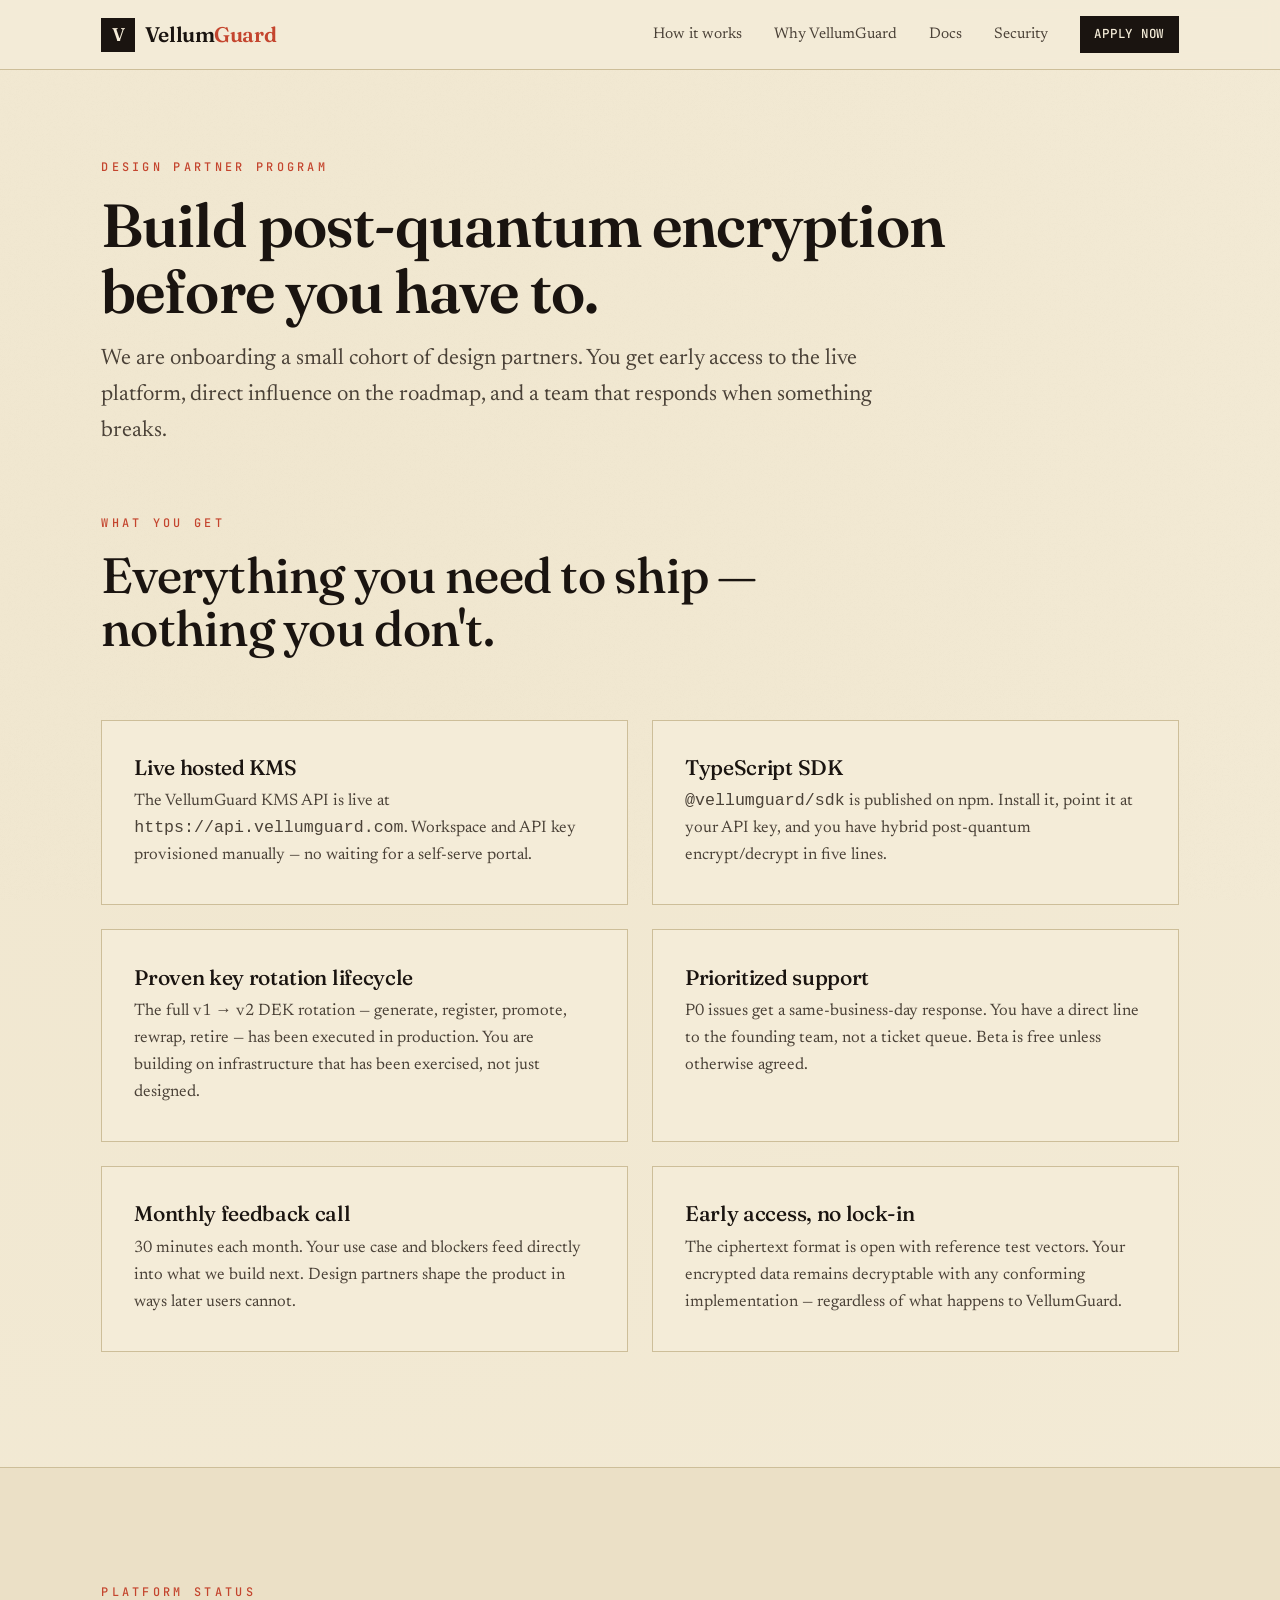
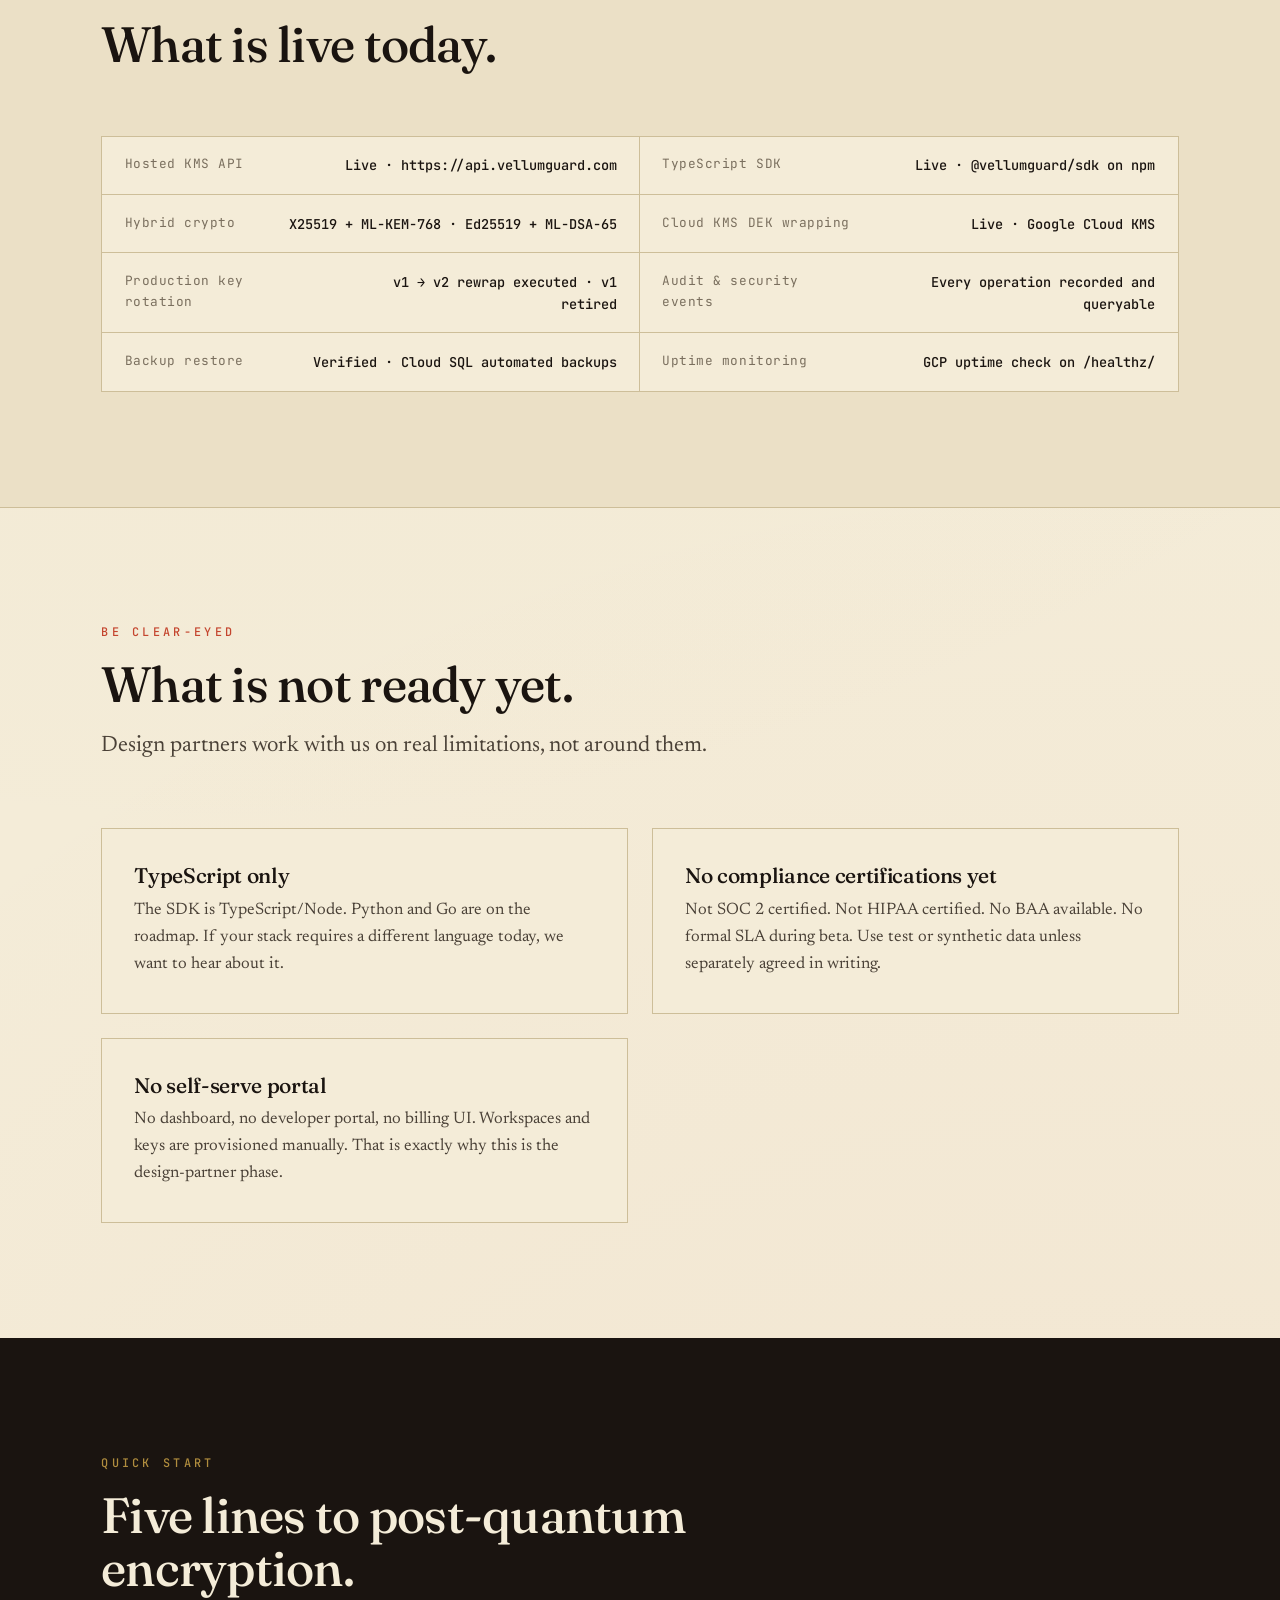
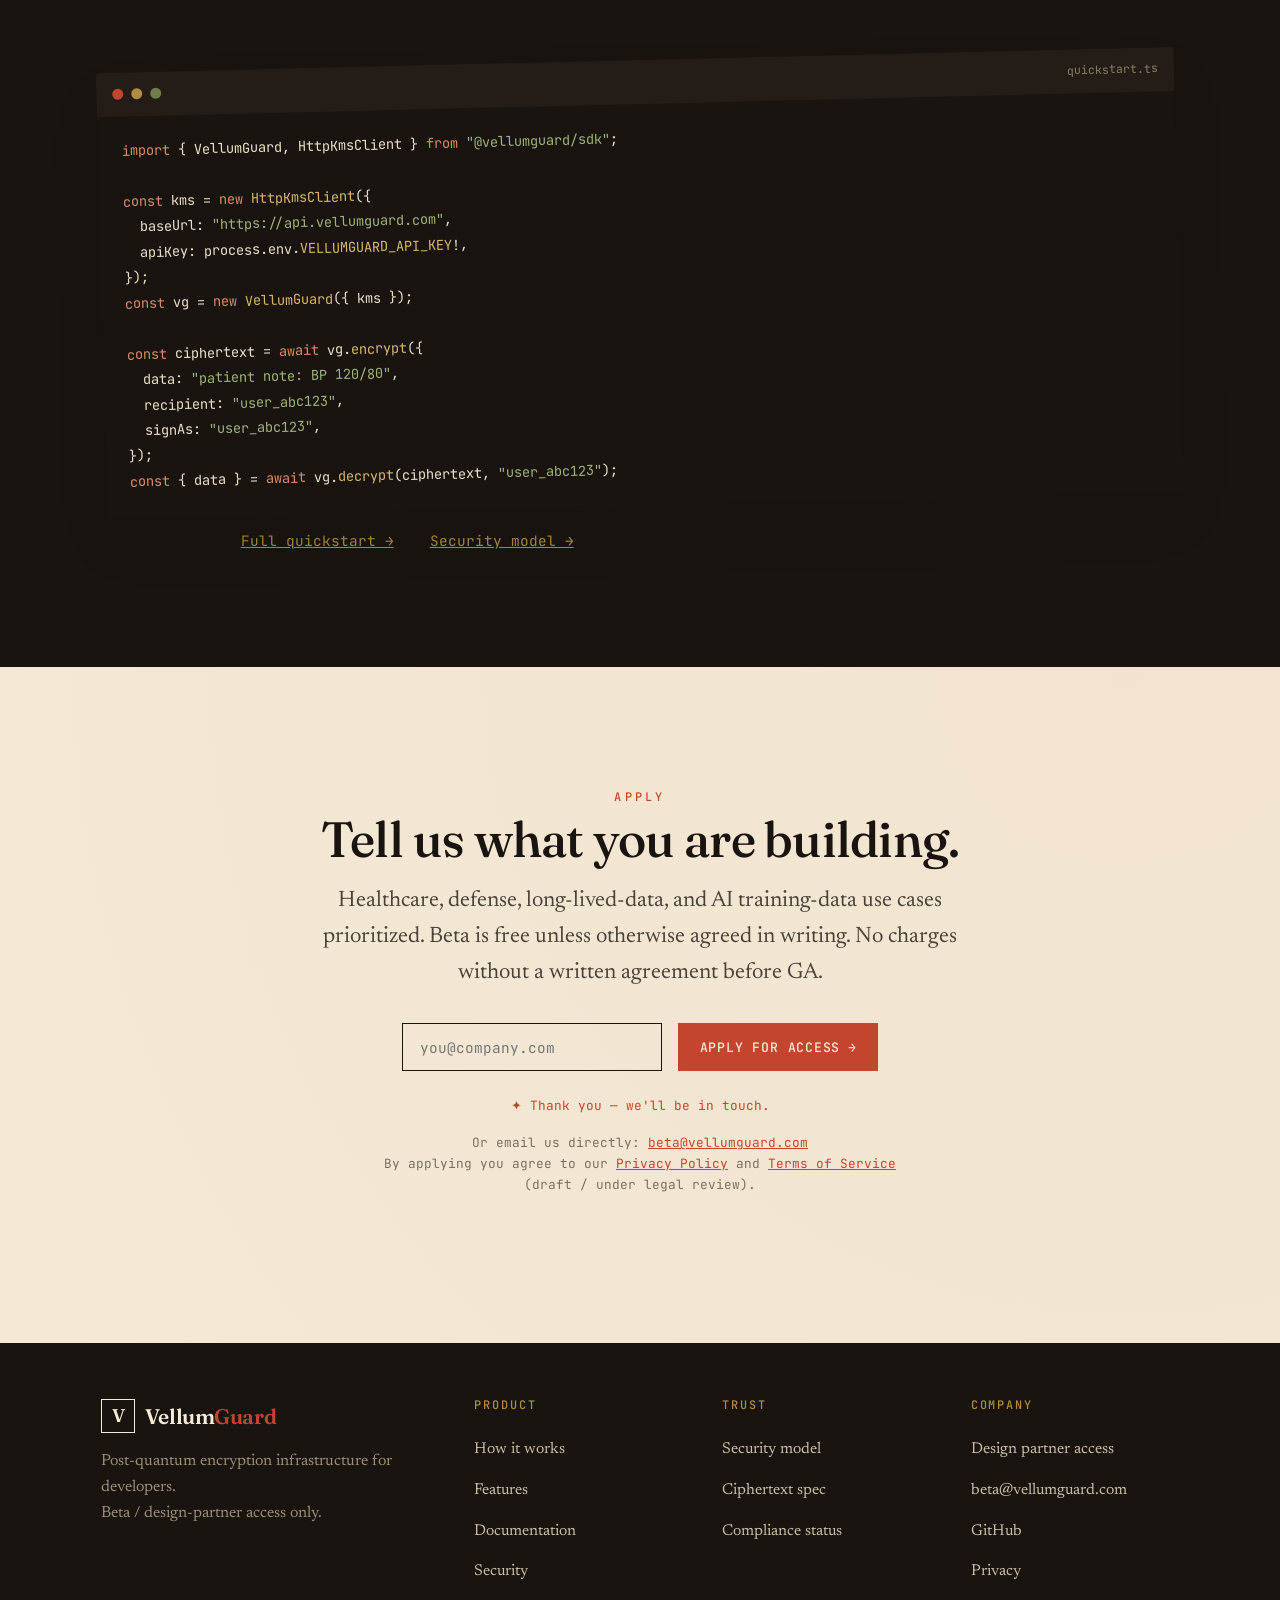
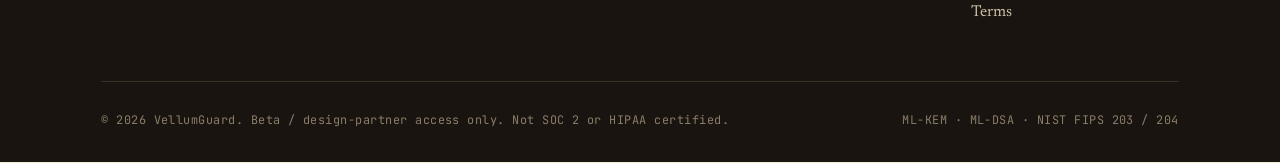
==== beta.html @ 4c931b07 "Improve nav CTA contrast and refresh site content for beta launch. Fix header button legibility by e" ====
<!DOCTYPE html>
<html lang="en">
<head>
<meta charset="UTF-8" />
<meta name="viewport" content="width=device-width, initial-scale=1" />
<title>Design Partner Program — VellumGuard</title>
<meta name="description" content="VellumGuard design partner program. Join a small cohort building with post-quantum encryption infrastructure. Beta / controlled access." />
<link rel="icon" href="assets/favicon.svg" type="image/svg+xml" />
<link rel="stylesheet" href="css/style.css" />
</head>
<body>

<nav class="nav">
  <div class="wrap nav-inner">
    <a href="/" class="brand">
      <span class="brand-mark">V</span>
      <span class="brand-name">Vellum<span>Guard</span></span>
    </a>
    <button class="nav-toggle" aria-label="Menu"><span></span><span></span><span></span></button>
    <ul class="nav-links">
      <li><a href="/#how">How it works</a></li>
      <li><a href="/#features">Why VellumGuard</a></li>
      <li><a href="/docs">Docs</a></li>
      <li><a href="/security">Security</a></li>
      <li><a href="#apply" class="nav-cta btn btn-solid" style="padding:.6em 1.1em;">Apply now</a></li>
    </ul>
  </div>
</nav>

<section class="page-head">
  <div class="wrap">
    <span class="eyebrow reveal">Design Partner Program</span>
    <h1 class="reveal" data-d="1">Build post-quantum encryption<br />before you have to.</h1>
    <p class="lead reveal" data-d="2">We are onboarding a small cohort of design partners.
      You get early access to the live platform, direct influence on the roadmap, and a
      team that responds when something breaks.</p>
  </div>
</section>

<!-- WHAT YOU GET -->
<section class="band" style="padding-top:1rem;">
  <div class="wrap">
    <div class="sec-head reveal">
      <span class="eyebrow">What you get</span>
      <h2>Everything you need to ship — nothing you don't.</h2>
    </div>
    <div class="feat-grid">
      <div class="feat reveal" data-d="1">
        <h3>Live hosted KMS</h3>
        <p>The VellumGuard KMS API is live at <code>https://api.vellumguard.com</code>.
          Workspace and API key provisioned manually — no waiting for a self-serve portal.</p>
      </div>
      <div class="feat reveal" data-d="2">
        <h3>TypeScript SDK</h3>
        <p><code>@vellumguard/sdk</code> is published on npm. Install it, point it at your
          API key, and you have hybrid post-quantum encrypt/decrypt in five lines.</p>
      </div>
      <div class="feat reveal" data-d="1">
        <h3>Proven key rotation lifecycle</h3>
        <p>The full v1 → v2 DEK rotation — generate, register, promote, rewrap, retire —
          has been executed in production. You are building on infrastructure that has
          been exercised, not just designed.</p>
      </div>
      <div class="feat reveal" data-d="2">
        <h3>Prioritized support</h3>
        <p>P0 issues get a same-business-day response. You have a direct line to the
          founding team, not a ticket queue. Beta is free unless otherwise agreed.</p>
      </div>
      <div class="feat reveal" data-d="1">
        <h3>Monthly feedback call</h3>
        <p>30 minutes each month. Your use case and blockers feed directly into what we
          build next. Design partners shape the product in ways later users cannot.</p>
      </div>
      <div class="feat reveal" data-d="2">
        <h3>Early access, no lock-in</h3>
        <p>The ciphertext format is open with reference test vectors. Your encrypted data
          remains decryptable with any conforming implementation — regardless of what
          happens to VellumGuard.</p>
      </div>
    </div>
  </div>
</section>

<!-- WHAT IS LIVE -->
<section class="band band-tint">
  <div class="wrap">
    <div class="sec-head reveal">
      <span class="eyebrow">Platform status</span>
      <h2>What is live today.</h2>
    </div>
    <div class="spec reveal">
      <div class="spec-row"><span class="spec-k">Hosted KMS API</span><span class="spec-v">Live · https://api.vellumguard.com</span></div>
      <div class="spec-row"><span class="spec-k">TypeScript SDK</span><span class="spec-v">Live · @vellumguard/sdk on npm</span></div>
      <div class="spec-row"><span class="spec-k">Hybrid crypto</span><span class="spec-v">X25519 + ML-KEM-768 · Ed25519 + ML-DSA-65</span></div>
      <div class="spec-row"><span class="spec-k">Cloud KMS DEK wrapping</span><span class="spec-v">Live · Google Cloud KMS</span></div>
      <div class="spec-row"><span class="spec-k">Production key rotation</span><span class="spec-v">v1 → v2 rewrap executed · v1 retired</span></div>
      <div class="spec-row"><span class="spec-k">Audit &amp; security events</span><span class="spec-v">Every operation recorded and queryable</span></div>
      <div class="spec-row"><span class="spec-k">Backup restore</span><span class="spec-v">Verified · Cloud SQL automated backups</span></div>
      <div class="spec-row"><span class="spec-k">Uptime monitoring</span><span class="spec-v">GCP uptime check on /healthz/</span></div>
    </div>
  </div>
</section>

<!-- HONEST CAVEATS -->
<section class="band">
  <div class="wrap">
    <div class="sec-head reveal">
      <span class="eyebrow">Be clear-eyed</span>
      <h2>What is not ready yet.</h2>
      <p class="lead">Design partners work with us on real limitations, not around them.</p>
    </div>
    <div class="feat-grid">
      <div class="feat reveal" data-d="1">
        <h3>TypeScript only</h3>
        <p>The SDK is TypeScript/Node. Python and Go are on the roadmap. If your stack
          requires a different language today, we want to hear about it.</p>
      </div>
      <div class="feat reveal" data-d="2">
        <h3>No compliance certifications yet</h3>
        <p>Not SOC 2 certified. Not HIPAA certified. No BAA available. No formal SLA
          during beta. Use test or synthetic data unless separately agreed in writing.</p>
      </div>
      <div class="feat reveal" data-d="1">
        <h3>No self-serve portal</h3>
        <p>No dashboard, no developer portal, no billing UI. Workspaces and keys are
          provisioned manually. That is exactly why this is the design-partner phase.</p>
      </div>
    </div>
  </div>
</section>

<!-- QUICKSTART -->
<section class="band band-ink">
  <div class="wrap">
    <div class="sec-head reveal" style="color:var(--paper);">
      <span class="eyebrow">Quick start</span>
      <h2 style="color:var(--paper);">Five lines to post-quantum encryption.</h2>
    </div>
    <div class="reveal" data-d="1">
      <div class="code-card">
        <div class="code-top">
          <span class="code-dot r"></span><span class="code-dot y"></span><span class="code-dot g"></span>
          <span class="code-file">quickstart.ts</span>
        </div>
        <div class="code-body">
<span class="ln"><span class="tk-kw">import</span> { VellumGuard, HttpKmsClient } <span class="tk-kw">from</span> <span class="tk-str">"@vellumguard/sdk"</span>;</span>
<span class="ln"> </span>
<span class="ln"><span class="tk-kw">const</span> kms = <span class="tk-kw">new</span> <span class="tk-fn">HttpKmsClient</span>({</span>
<span class="ln">  baseUrl: <span class="tk-str">"https://api.vellumguard.com"</span>,</span>
<span class="ln">  apiKey: process.env.<span class="tk-fn">VELLUMGUARD_API_KEY</span>!,</span>
<span class="ln">});</span>
<span class="ln"><span class="tk-kw">const</span> vg = <span class="tk-kw">new</span> <span class="tk-fn">VellumGuard</span>({ kms });</span>
<span class="ln"> </span>
<span class="ln"><span class="tk-kw">const</span> ciphertext = <span class="tk-kw">await</span> vg.<span class="tk-fn">encrypt</span>({</span>
<span class="ln">  data: <span class="tk-str">"patient note: BP 120/80"</span>,</span>
<span class="ln">  recipient: <span class="tk-str">"user_abc123"</span>,</span>
<span class="ln">  signAs: <span class="tk-str">"user_abc123"</span>,</span>
<span class="ln">});</span>
<span class="ln"><span class="tk-kw">const</span> { data } = <span class="tk-kw">await</span> vg.<span class="tk-fn">decrypt</span>(ciphertext, <span class="tk-str">"user_abc123"</span>);</span>
        </div>
      </div>
    </div>
    <p class="reveal" data-d="2" style="color:var(--paper);margin-top:1.5rem;text-align:center;font-family:var(--mono);font-size:.9rem;">
      <a href="/docs" style="color:var(--gild);">Full quickstart →</a> &nbsp;&nbsp;
      <a href="/security" style="color:var(--gild);">Security model →</a>
    </p>
  </div>
</section>

<!-- APPLY -->
<section class="band" id="apply">
  <div class="wrap">
    <div class="cta-box reveal">
      <span class="eyebrow">Apply</span>
      <h2>Tell us what you are building.</h2>
      <p class="lead">Healthcare, defense, long-lived-data, and AI training-data use
        cases prioritized. Beta is free unless otherwise agreed in writing. No charges
        without a written agreement before GA.</p>
      <form class="cta-actions" onsubmit="event.preventDefault(); this.querySelector('input').value=''; this.querySelector('.cta-msg').hidden=false;">
        <input type="email" required placeholder="you@company.com"
          style="font-family:var(--mono);font-size:.9rem;padding:.92em 1.2em;border:1.5px solid var(--ink);background:transparent;color:var(--ink);min-width:260px;" />
        <button class="btn btn-solid" style="background:var(--rubric);border-color:var(--rubric);color:var(--paper);">Apply for access <span class="btn-arrow">→</span></button>
        <span class="cta-msg" hidden style="display:block;width:100%;font-family:var(--mono);font-size:.8rem;color:var(--rubric);margin-top:.6rem;">✦ Thank you — we'll be in touch.</span>
      </form>
      <p style="margin-top:1rem;font-family:var(--mono);font-size:.8rem;color:var(--ink-faint);">
        Or email us directly: <a href="mailto:beta@vellumguard.com" style="color:var(--rubric);">beta@vellumguard.com</a><br />
        By applying you agree to our <a href="/privacy" style="color:var(--rubric);">Privacy Policy</a> and
        <a href="/terms" style="color:var(--rubric);">Terms of Service</a> (draft / under legal review).
      </p>
    </div>
  </div>
</section>

<footer class="foot">
  <div class="wrap">
    <div class="foot-grid">
      <div class="foot-brand">
        <a href="/" class="brand" style="color:var(--paper);">
          <span class="brand-mark" style="border-color:var(--paper);">V</span>
          <span class="brand-name" style="color:var(--paper);">Vellum<span style="color:var(--rubric);">Guard</span></span>
        </a>
        <p>Post-quantum encryption infrastructure for developers.<br />Beta / design-partner access only.</p>
      </div>
      <div>
        <h4>Product</h4>
        <ul>
          <li><a href="/#how">How it works</a></li>
          <li><a href="/#features">Features</a></li>
          <li><a href="/docs">Documentation</a></li>
          <li><a href="/security">Security</a></li>
        </ul>
      </div>
      <div>
        <h4>Trust</h4>
        <ul>
          <li><a href="/security">Security model</a></li>
          <li><a href="/docs#format">Ciphertext spec</a></li>
          <li><a href="/security#compliance">Compliance status</a></li>
        </ul>
      </div>
      <div>
        <h4>Company</h4>
        <ul>
          <li><a href="/beta">Design partner access</a></li>
          <li><a href="mailto:beta@vellumguard.com">beta@vellumguard.com</a></li>
          <li><a href="https://github.com/vellumguard">GitHub</a></li>
          <li><a href="/privacy">Privacy</a></li>
          <li><a href="/terms">Terms</a></li>
        </ul>
      </div>
    </div>
    <div class="foot-bot">
      <span>© <span id="year">2026</span> VellumGuard. Beta / design-partner access only. Not SOC 2 or HIPAA certified.</span>
      <span>ML-KEM · ML-DSA · NIST FIPS 203 / 204</span>
    </div>
  </div>
</footer>

<script src="js/main.js"></script>
</body>
</html>
---- css/style.css ----
/* ============================================================
   VellumGuard — stylesheet
   Aesthetic: editorial / ink-on-vellum / calm authority
   ============================================================ */

@import url('https://fonts.googleapis.com/css2?family=Fraunces:ital,opsz,wght@0,9..144,400;0,9..144,500;0,9..144,600;1,9..144,400&family=Newsreader:ital,opsz,wght@0,6..72,400;0,6..72,500;1,6..72,400&family=JetBrains+Mono:wght@400;500&display=swap');

/* ---------- tokens ---------- */
:root {
  --paper:        #F4ECD8;
  --paper-deep:   #EBE0C6;
  --paper-edge:   #E0D3B2;
  --ink:          #1A1410;
  --ink-soft:     #4A4137;
  --ink-faint:    #7A6F5E;
  --rubric:       #C4452E;   /* manuscript red */
  --rubric-deep:  #A1361F;
  --gild:         #B08D3E;   /* aged gold */
  --line:         #CDBE99;

  --serif-display: 'Fraunces', Georgia, serif;
  --serif-body:    'Newsreader', Georgia, serif;
  --mono:          'JetBrains Mono', ui-monospace, monospace;

  --measure: 68ch;
  --gut: clamp(1.5rem, 4vw, 4rem);
  --maxw: 1180px;
}

/* ---------- reset ---------- */
*, *::before, *::after { box-sizing: border-box; margin: 0; padding: 0; }
html { scroll-behavior: smooth; -webkit-text-size-adjust: 100%; overflow-x: clip; }
body {
  font-family: var(--serif-body);
  font-size: 1.18rem;
  line-height: 1.62;
  color: var(--ink);
  background: var(--paper);
  background-image:
    radial-gradient(circle at 18% 12%, rgba(176,141,62,0.06), transparent 42%),
    radial-gradient(circle at 88% 78%, rgba(196,69,46,0.05), transparent 46%);
  -webkit-font-smoothing: antialiased;
  overflow-x: hidden;
}

/* subtle paper grain */
body::before {
  content: "";
  position: fixed; inset: 0;
  pointer-events: none; z-index: 1;
  opacity: 0.5;
  background-image: url("data:image/svg+xml,%3Csvg xmlns='http://www.w3.org/2000/svg' width='160' height='160'%3E%3Cfilter id='n'%3E%3CfeTurbulence type='fractalNoise' baseFrequency='0.85' numOctaves='3' stitchTiles='stitch'/%3E%3CfeColorMatrix type='saturate' values='0'/%3E%3C/filter%3E%3Crect width='100%25' height='100%25' filter='url(%23n)' opacity='0.035'/%3E%3C/svg%3E");
}

img { max-width: 100%; display: block; }
a { color: inherit; }

/* ---------- layout ---------- */
.wrap { max-width: var(--maxw); margin-inline: auto; padding-inline: var(--gut); position: relative; z-index: 2; }
section { position: relative; z-index: 2; }

/* ---------- typography ---------- */
h1, h2, h3, h4 { font-family: var(--serif-display); font-weight: 500; line-height: 1.08; letter-spacing: -0.015em; }
h1 { font-size: clamp(2.7rem, 6.4vw, 5.1rem); font-weight: 600; }
h2 { font-size: clamp(2rem, 4vw, 3.1rem); }
h3 { font-size: clamp(1.35rem, 2.2vw, 1.7rem); }
p  { max-width: var(--measure); }

.eyebrow {
  font-family: var(--mono);
  font-size: 0.74rem;
  letter-spacing: 0.28em;
  text-transform: uppercase;
  color: var(--rubric);
  font-weight: 500;
}
.lead { font-size: clamp(1.2rem, 1.8vw, 1.4rem); color: var(--ink-soft); }
em.it { font-style: italic; }
.rubric { color: var(--rubric); }

/* ---------- buttons ---------- */
.btn {
  display: inline-flex; align-items: center; gap: 0.55em;
  font-family: var(--mono); font-size: 0.82rem; font-weight: 500;
  letter-spacing: 0.06em; text-transform: uppercase;
  padding: 0.92em 1.6em; text-decoration: none;
  border: 1.5px solid var(--ink);
  transition: transform .18s ease, background .18s ease, color .18s ease, box-shadow .18s ease;
  cursor: pointer;
}
.btn-solid { background: var(--ink); color: var(--paper); }
.btn-solid:hover { background: var(--rubric); border-color: var(--rubric); transform: translateY(-2px); box-shadow: 0 8px 22px -10px rgba(196,69,46,0.6); }
.btn-ghost { background: transparent; color: var(--ink); }
.btn-ghost:hover { background: var(--ink); color: var(--paper); transform: translateY(-2px); }
.btn-arrow { transition: transform .18s ease; }
.btn:hover .btn-arrow { transform: translateX(3px); }

/* ============================================================
   NAV
   ============================================================ */
.nav {
  position: sticky; top: 0; z-index: 50;
  backdrop-filter: blur(8px);
  background: rgba(244,236,216,0.86);
  border-bottom: 1px solid var(--line);
}
.nav-inner { display: flex; align-items: center; justify-content: space-between; padding-block: 1rem; }
.brand { display: flex; align-items: center; gap: 0.6rem; text-decoration: none; color: var(--ink); }
.brand-mark {
  width: 34px; height: 34px; flex: none;
  border: 1.5px solid var(--ink);
  display: grid; place-items: center;
  font-family: var(--serif-display); font-weight: 600; font-size: 1.15rem;
  background: var(--ink); color: var(--paper);
}
.brand-name { font-family: var(--serif-display); font-weight: 600; font-size: 1.32rem; letter-spacing: -0.02em; }
.brand-name span { color: var(--rubric); }
.nav-links { display: flex; align-items: center; gap: 2rem; list-style: none; }
.nav-links a:not(.btn) {
  text-decoration: none; font-size: 0.96rem; color: var(--ink-soft);
  transition: color .15s ease; position: relative;
}
.nav-links a:not(.btn):hover { color: var(--ink); }
.nav-links a:not(.btn)::after {
  content: ""; position: absolute; left: 0; bottom: -4px;
  width: 0; height: 1.5px; background: var(--rubric); transition: width .2s ease;
}
.nav-links a:not(.btn):hover::after { width: 100%; }
.nav-cta { font-family: var(--mono); font-size: 0.78rem; letter-spacing: 0.06em; text-transform: uppercase; }
.nav-links a.btn {
  color: var(--paper);
  background: var(--ink);
  border-color: var(--ink);
}
.nav-links a.btn:hover {
  color: var(--paper);
  background: var(--rubric);
  border-color: var(--rubric);
}
.nav-links a.btn::after { display: none; }
.nav-toggle { display: none; background: none; border: none; cursor: pointer; padding: 0.4rem; }
.nav-toggle span { display: block; width: 24px; height: 2px; background: var(--ink); margin: 5px 0; transition: .2s; }

/* ============================================================
   HERO
   ============================================================ */
.hero { padding-top: clamp(3.5rem, 8vw, 7rem); padding-bottom: clamp(3rem, 6vw, 5.5rem); position: relative; }
.hero-grid { display: grid; grid-template-columns: 1.15fr 0.85fr; gap: clamp(2rem, 5vw, 4.5rem); align-items: center; }
.hero-grid > * { min-width: 0; }
.hero-folio {
  font-family: var(--mono); font-size: 0.72rem; letter-spacing: 0.2em;
  text-transform: uppercase; color: var(--ink-faint); margin-bottom: 1.6rem;
}
.hero h1 { margin-bottom: 1.5rem; }
.hero h1 .ghost { color: var(--ink-faint); font-style: italic; font-weight: 400; }
.hero-lead { margin-bottom: 2.2rem; }
.hero-actions { display: flex; gap: 1rem; flex-wrap: wrap; margin-bottom: 2.4rem; }
.hero-trust {
  display: flex; gap: 1.6rem; flex-wrap: wrap;
  font-family: var(--mono); font-size: 0.74rem; letter-spacing: 0.05em;
  color: var(--ink-faint); padding-top: 1.6rem; border-top: 1px solid var(--line);
}
.hero-trust b { color: var(--ink-soft); font-weight: 500; }

/* code card */
.code-card {
  background: var(--ink); color: #E9E0CC;
  border-radius: 4px; overflow: hidden;
  box-shadow: 0 28px 60px -28px rgba(26,20,16,0.55);
  transform: rotate(-1.4deg);
  transition: transform .3s ease;
}
.code-card:hover { transform: rotate(0deg); }
.code-top {
  display: flex; align-items: center; gap: 0.5rem;
  padding: 0.75rem 1rem; background: #241D17; border-bottom: 1px solid #3a302600;
}
.code-dot { width: 11px; height: 11px; border-radius: 50%; }
.code-dot.r { background: #C4452E; }
.code-dot.y { background: #B08D3E; }
.code-dot.g { background: #6f7d4a; }
.code-file {
  margin-left: auto; font-family: var(--mono); font-size: 0.72rem; color: #8a7d68;
}
.code-body {
  padding: 1.4rem 1.5rem; font-family: var(--mono); font-size: 0.86rem;
  line-height: 1.85; overflow-x: auto; max-width: 100%;
}
.code-body .ln { display: block; white-space: pre; }
.tk-kw  { color: #d98c6a; }
.tk-fn  { color: #d6b86a; }
.tk-str { color: #9fb37a; }
.tk-cm  { color: #6d6253; font-style: italic; }
.tk-pn  { color: #c7bca6; }

/* ============================================================
   MARQUEE / threat strip
   ============================================================ */
.strip {
  background: var(--ink); color: var(--paper);
  padding-block: 0.85rem; overflow: hidden; white-space: nowrap;
  border-block: 1px solid var(--ink);
}
.strip-track { display: inline-block; animation: slide 38s linear infinite; }
.strip-track span {
  font-family: var(--mono); font-size: 0.8rem; letter-spacing: 0.14em;
  text-transform: uppercase; padding-inline: 2rem;
}
.strip-track span::after { content: "✦"; color: var(--rubric); margin-left: 4rem; }
@keyframes slide { from { transform: translateX(0); } to { transform: translateX(-50%); } }

/* ============================================================
   SECTION SHELL
   ============================================================ */
.band { padding-block: clamp(4rem, 9vw, 7.5rem); }
.band-tint { background: var(--paper-deep); border-block: 1px solid var(--line); }
.band-ink { background: var(--ink); color: var(--paper); }
.band-ink h2, .band-ink h3 { color: var(--paper); }
.band-ink .eyebrow { color: var(--gild); }
.band-ink p { color: #C9BFA8; }

.sec-head { max-width: 720px; margin-bottom: clamp(2.5rem, 5vw, 4rem); }
.sec-head .eyebrow { display: block; margin-bottom: 1rem; }
.sec-head p { margin-top: 1rem; }

/* ---------- the problem ---------- */
.problem-grid { display: grid; grid-template-columns: repeat(3, 1fr); gap: 1.5rem; }
.problem-card {
  background: var(--paper); border: 1px solid var(--line);
  padding: 2rem 1.7rem; position: relative;
}
.band-tint .problem-card { background: var(--paper); }
.problem-num {
  font-family: var(--serif-display); font-size: 3rem; font-weight: 600;
  color: var(--paper-edge); line-height: 1; margin-bottom: 0.6rem;
  -webkit-text-stroke: 1px var(--line);
}
.problem-card h3 { margin-bottom: 0.6rem; font-size: 1.3rem; }
.problem-card p { font-size: 1.02rem; color: var(--ink-soft); }

/* ---------- steps ---------- */
.steps { display: grid; grid-template-columns: repeat(3, 1fr); gap: 0; margin-top: 1rem; }
.step { padding: 2rem 1.8rem; border-right: 1px solid rgba(205,190,153,0.4); }
.step:last-child { border-right: none; }
.step-k {
  font-family: var(--mono); font-size: 0.78rem; letter-spacing: 0.1em;
  color: var(--gild); margin-bottom: 1rem;
}
.step h3 { margin-bottom: 0.7rem; }
.step p { font-size: 1.02rem; }

/* ---------- features ---------- */
.feat-grid { display: grid; grid-template-columns: repeat(2, 1fr); gap: 1.5rem; }
.feat {
  background: var(--paper); border: 1px solid var(--line);
  padding: 2.2rem 2rem; transition: transform .2s ease, box-shadow .2s ease;
}
.feat:hover { transform: translateY(-4px); box-shadow: 0 18px 36px -22px rgba(26,20,16,0.4); }
.feat-icon {
  width: 46px; height: 46px; margin-bottom: 1.2rem;
  border: 1.5px solid var(--ink); display: grid; place-items: center;
}
.feat-icon svg { width: 22px; height: 22px; }
.feat h3 { margin-bottom: 0.6rem; font-size: 1.32rem; }
.feat p { font-size: 1.04rem; color: var(--ink-soft); }

/* ---------- spec table ---------- */
.spec { display: grid; grid-template-columns: repeat(2, 1fr); gap: 0; border: 1px solid var(--line); }
.spec-row {
  display: flex; justify-content: space-between; gap: 1rem;
  padding: 1.1rem 1.4rem; border-bottom: 1px solid var(--line);
  background: var(--paper);
}
.spec div:nth-child(odd) { border-right: 1px solid var(--line); }
.spec-row:nth-last-child(-n+2) { border-bottom: none; }
.spec-k { font-family: var(--mono); font-size: 0.8rem; color: var(--ink-faint); letter-spacing: 0.04em; }
.spec-v { font-family: var(--mono); font-size: 0.85rem; color: var(--ink); font-weight: 500; text-align: right; }

/* ---------- pricing ---------- */
.price-grid { display: grid; grid-template-columns: repeat(4, 1fr); gap: 1.2rem; }
.price {
  background: var(--paper); border: 1px solid var(--line);
  padding: 2rem 1.6rem; display: flex; flex-direction: column;
}
.price.featured { border: 1.5px solid var(--ink); position: relative; }
.price.featured::before {
  content: "Most chosen"; position: absolute; top: -0.75rem; left: 1.6rem;
  background: var(--rubric); color: var(--paper);
  font-family: var(--mono); font-size: 0.66rem; letter-spacing: 0.1em;
  text-transform: uppercase; padding: 0.3em 0.8em;
}
.price-tier { font-family: var(--mono); font-size: 0.82rem; letter-spacing: 0.1em; text-transform: uppercase; color: var(--rubric); margin-bottom: 0.8rem; }
.price-amt { font-family: var(--serif-display); font-size: 2.6rem; font-weight: 600; line-height: 1; }
.price-amt small { font-family: var(--serif-body); font-size: 0.9rem; color: var(--ink-faint); font-weight: 400; }
.price-desc { font-size: 0.98rem; color: var(--ink-soft); margin: 0.8rem 0 1.2rem; min-height: 3.2em; }
.price ul { list-style: none; margin-bottom: 1.6rem; flex: 1; }
.price li { font-size: 0.96rem; padding: 0.4rem 0; padding-left: 1.4rem; position: relative; color: var(--ink-soft); }
.price li::before { content: "✦"; position: absolute; left: 0; color: var(--gild); font-size: 0.8rem; }
.price .btn { width: 100%; justify-content: center; }

/* ---------- cta ---------- */
.cta-box { text-align: center; max-width: 680px; margin-inline: auto; }
.cta-box h2 { margin-bottom: 1rem; }
.cta-box p { margin: 0 auto 2rem; }
.cta-actions { display: flex; gap: 1rem; justify-content: center; flex-wrap: wrap; }

/* ---------- footer ---------- */
.foot { background: var(--ink); color: var(--paper); padding-block: 3.5rem 2rem; }
.foot-grid { display: grid; grid-template-columns: 1.6fr 1fr 1fr 1fr; gap: 2.5rem; margin-bottom: 3rem; }
.foot h4 {
  font-family: var(--mono); font-size: 0.74rem; letter-spacing: 0.16em;
  text-transform: uppercase; color: var(--gild); margin-bottom: 1.1rem; font-weight: 500;
}
.foot ul { list-style: none; }
.foot li { padding: 0.32rem 0; }
.foot a { color: #C9BFA8; text-decoration: none; font-size: 0.98rem; transition: color .15s ease; }
.foot a:hover { color: var(--paper); }
.foot-brand p { color: #9b8f78; font-size: 1rem; margin-top: 1rem; }
.foot-bot {
  display: flex; justify-content: space-between; flex-wrap: wrap; gap: 1rem;
  padding-top: 1.8rem; border-top: 1px solid #3a3026;
  font-family: var(--mono); font-size: 0.74rem; color: #8a7d68; letter-spacing: 0.04em;
}

/* ---------- page header (sub-pages) ---------- */
.page-head { padding-block: clamp(3rem, 7vw, 5.5rem) clamp(2rem, 4vw, 3rem); }
.page-head .eyebrow { display: block; margin-bottom: 1rem; }
.page-head h1 { font-size: clamp(2.4rem, 5vw, 3.8rem); margin-bottom: 1rem; }

/* prose blocks for docs/sub-pages */
.prose { max-width: var(--measure); }
.prose h2 { margin: 2.6rem 0 1rem; }
.prose h3 { margin: 1.8rem 0 0.7rem; }
.prose p { margin-bottom: 1.1rem; }
.prose ul, .prose ol { margin: 0 0 1.2rem 1.3rem; }
.prose li { margin-bottom: 0.4rem; }
.prose code {
  font-family: var(--mono); font-size: 0.86em;
  background: var(--paper-deep); padding: 0.12em 0.4em; border-radius: 3px;
  border: 1px solid var(--line);
}
.prose pre {
  background: var(--ink); color: #E9E0CC; padding: 1.3rem 1.5rem;
  border-radius: 4px; overflow-x: auto; margin-bottom: 1.4rem;
  font-family: var(--mono); font-size: 0.84rem; line-height: 1.7;
}
.prose pre code { background: none; border: none; padding: 0; color: inherit; }
.prose blockquote {
  border-left: 3px solid var(--rubric); padding-left: 1.2rem;
  font-style: italic; color: var(--ink-soft); margin-bottom: 1.4rem;
}
.prose a { color: var(--rubric); text-underline-offset: 3px; }

/* ---------- reveal animation ---------- */
.reveal { opacity: 0; transform: translateY(22px); transition: opacity .7s cubic-bezier(.2,.6,.2,1), transform .7s cubic-bezier(.2,.6,.2,1); }
.reveal.in { opacity: 1; transform: none; }
.reveal[data-d="1"] { transition-delay: .08s; }
.reveal[data-d="2"] { transition-delay: .16s; }
.reveal[data-d="3"] { transition-delay: .24s; }

/* ============================================================
   RESPONSIVE
   ============================================================ */
@media (max-width: 940px) {
  .hero-grid { grid-template-columns: 1fr; }
  .code-card { transform: rotate(0deg); }
  .problem-grid, .feat-grid { grid-template-columns: 1fr; }
  .steps { grid-template-columns: 1fr; }
  .step { border-right: none; border-bottom: 1px solid rgba(205,190,153,0.4); }
  .step:last-child { border-bottom: none; }
  .price-grid { grid-template-columns: repeat(2, 1fr); }
  .spec { grid-template-columns: 1fr; }
  .spec div:nth-child(odd) { border-right: none; }
  .foot-grid { grid-template-columns: 1fr 1fr; }
}
@media (max-width: 620px) {
  body { font-size: 1.08rem; }
  /* nav drawer: the .nav parent uses backdrop-filter which creates a
     containing block for fixed children, so anchor the drawer with
     viewport-height and a solid background of its own. */
  .nav { overflow: visible; }
  .nav-links {
    position: fixed; top: 0; right: 0; bottom: 0;
    height: 100vh; width: min(80vw, 320px);
    background: var(--paper-deep);
    flex-direction: column; align-items: flex-start;
    padding: 5.5rem 2rem 2rem; gap: 1.6rem; margin: 0;
    transform: translateX(105%);
    transition: transform .32s cubic-bezier(.2,.7,.2,1);
    border-left: 1.5px solid var(--line); z-index: 45;
    box-shadow: -24px 0 60px -28px rgba(26,20,16,0.55);
  }
  .nav-links.open { transform: translateX(0); }
  .nav-links li { width: 100%; }
  .nav-links a:not(.btn) { font-size: 1.1rem; }
  .nav-toggle { display: block; z-index: 46; position: relative; }
  .price-grid { grid-template-columns: 1fr; }
  .foot-grid { grid-template-columns: 1fr; }
  .hero-actions .btn, .cta-actions .btn { width: 100%; justify-content: center; }
  .hero h1 { font-size: clamp(2.2rem, 9vw, 3rem); }
  .code-body { font-size: 0.72rem; padding: 1.1rem 1rem; }
  .strip-track { animation-duration: 26s; }
}

@media (prefers-reduced-motion: reduce) {
  * { animation: none !important; transition: none !important; }
  .reveal { opacity: 1; transform: none; }
}
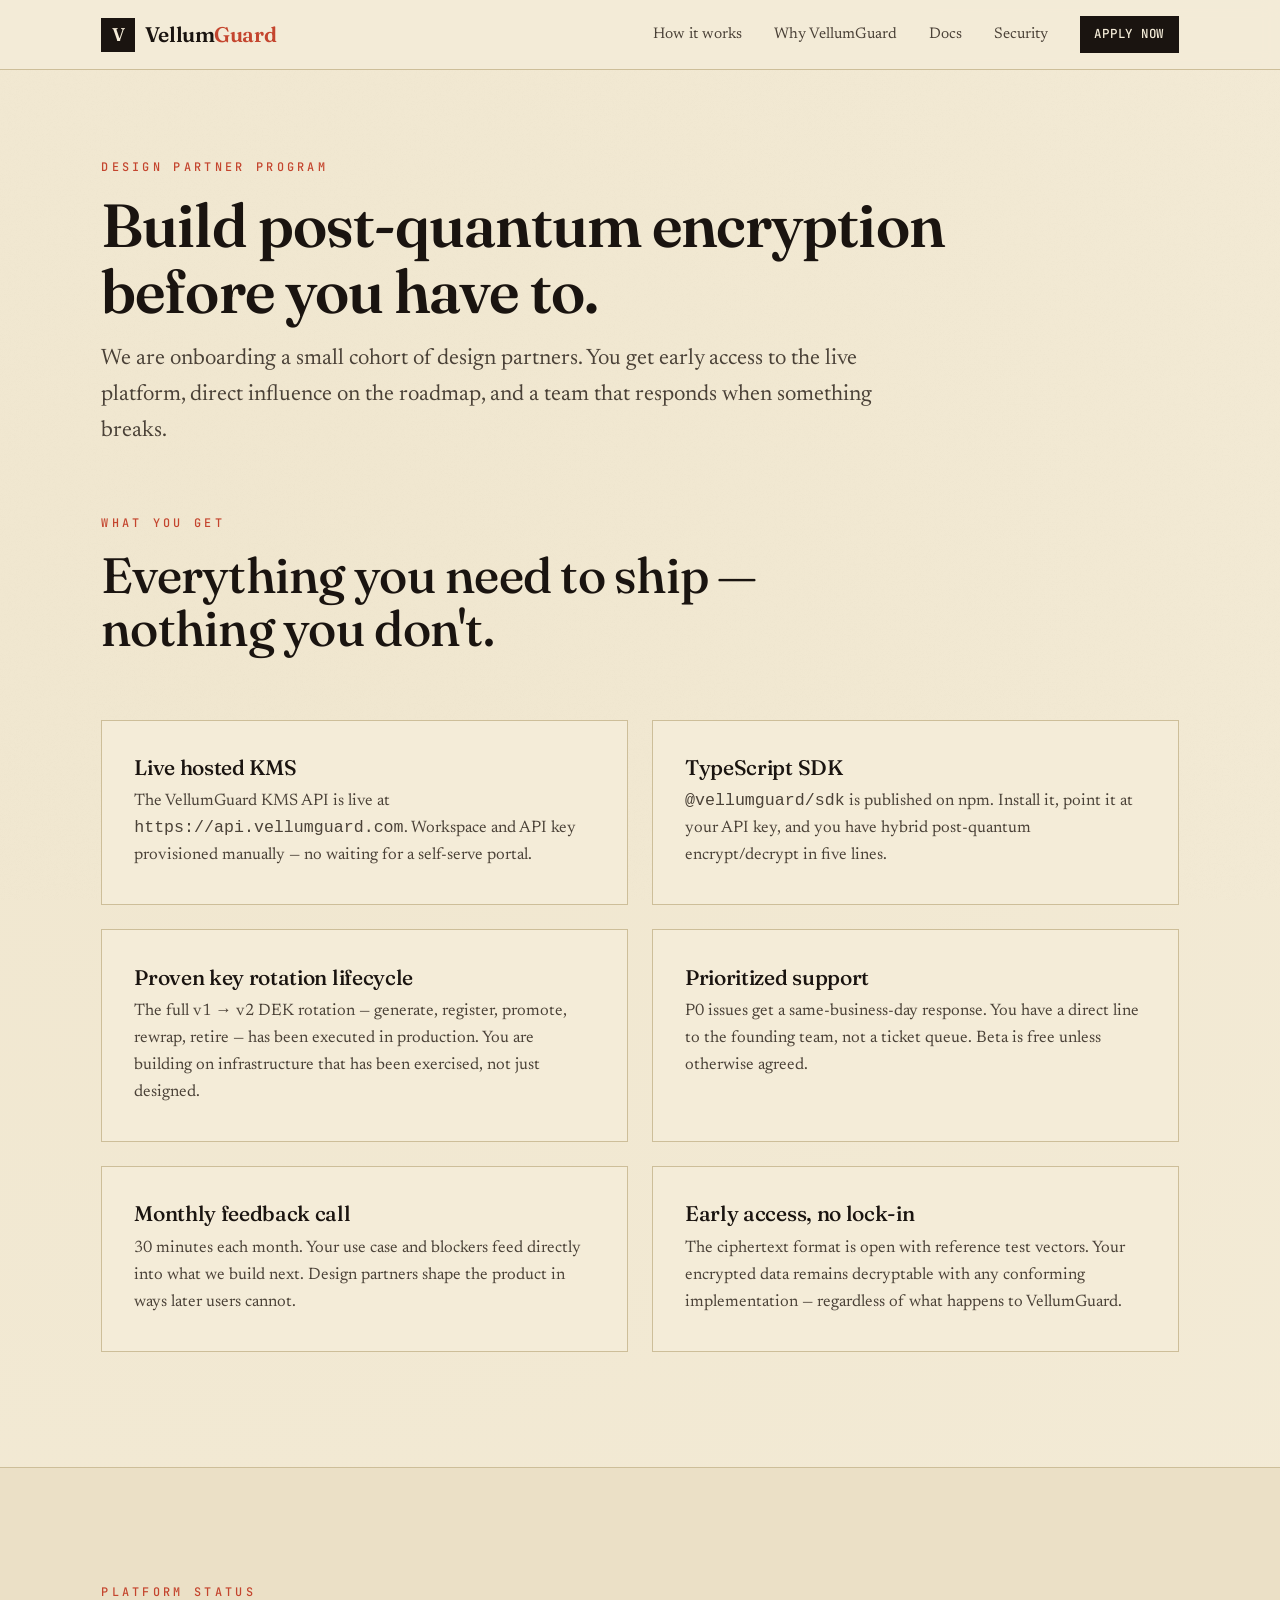
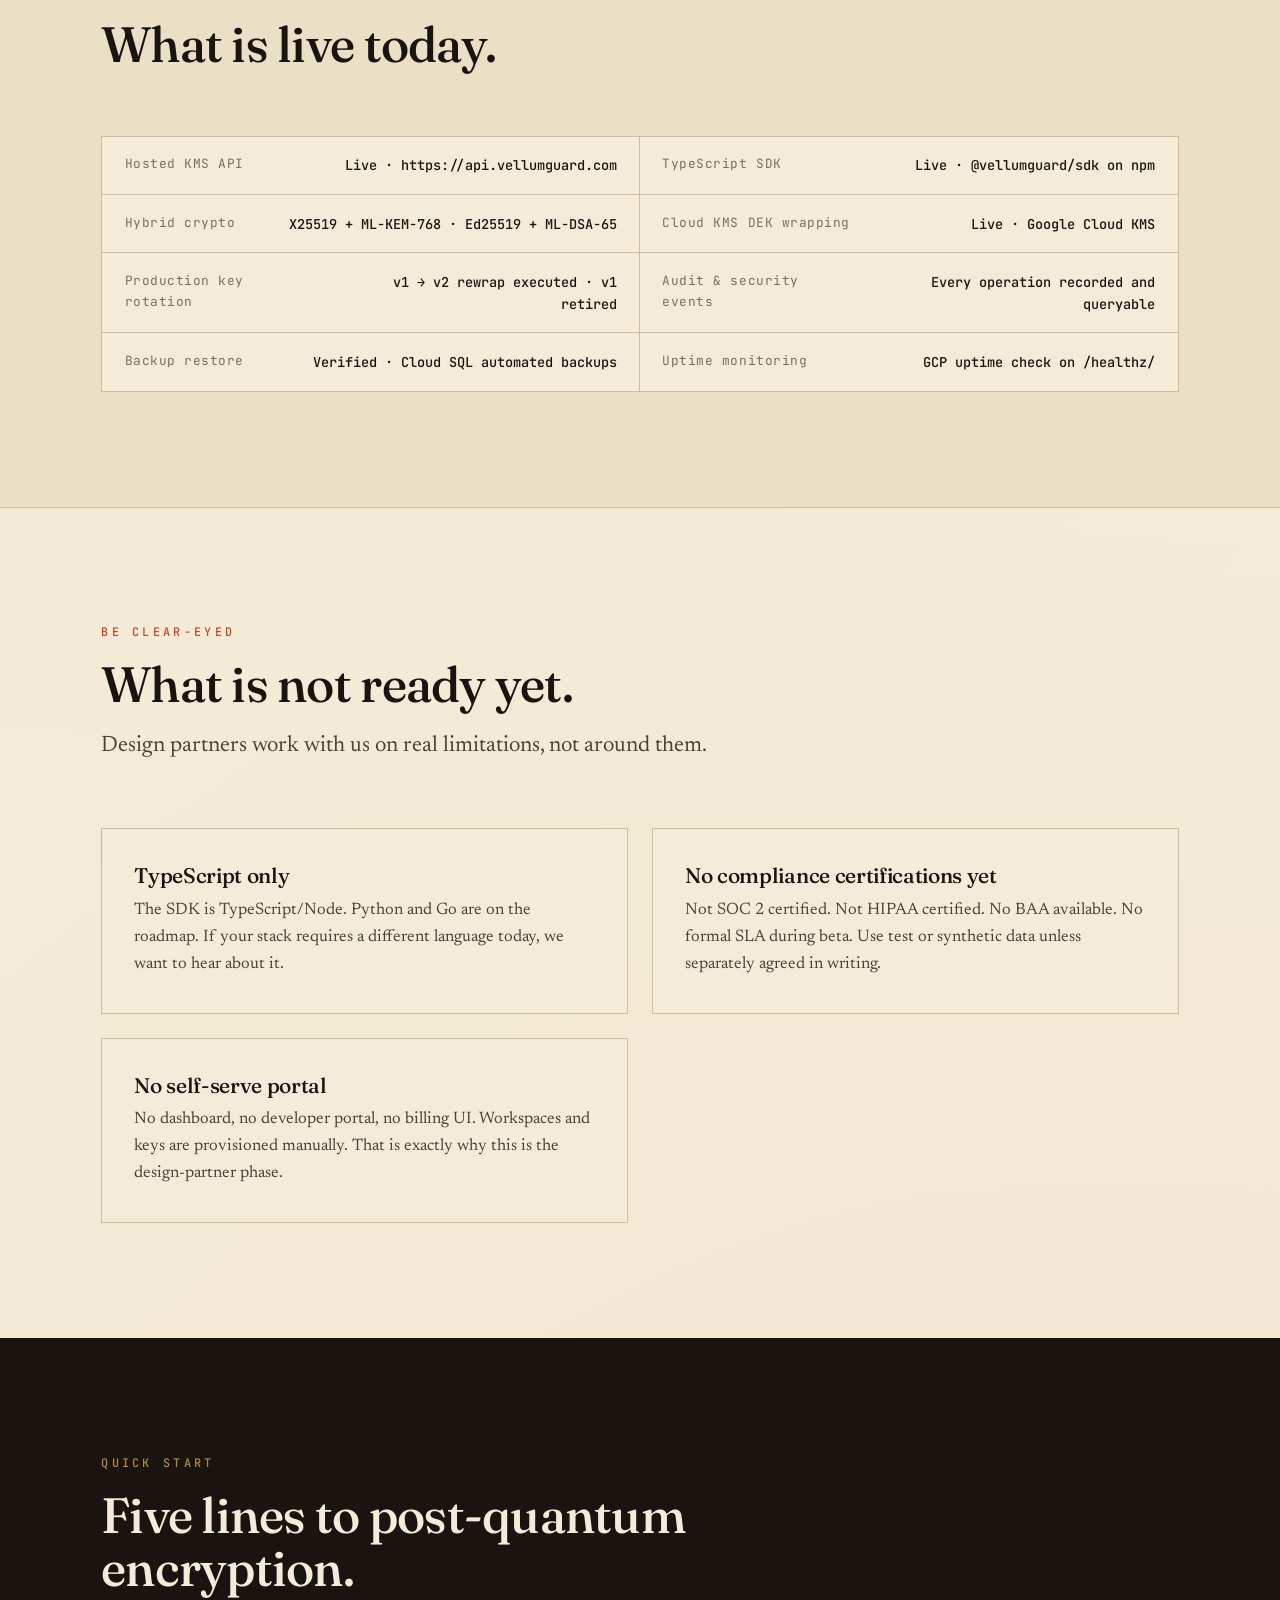
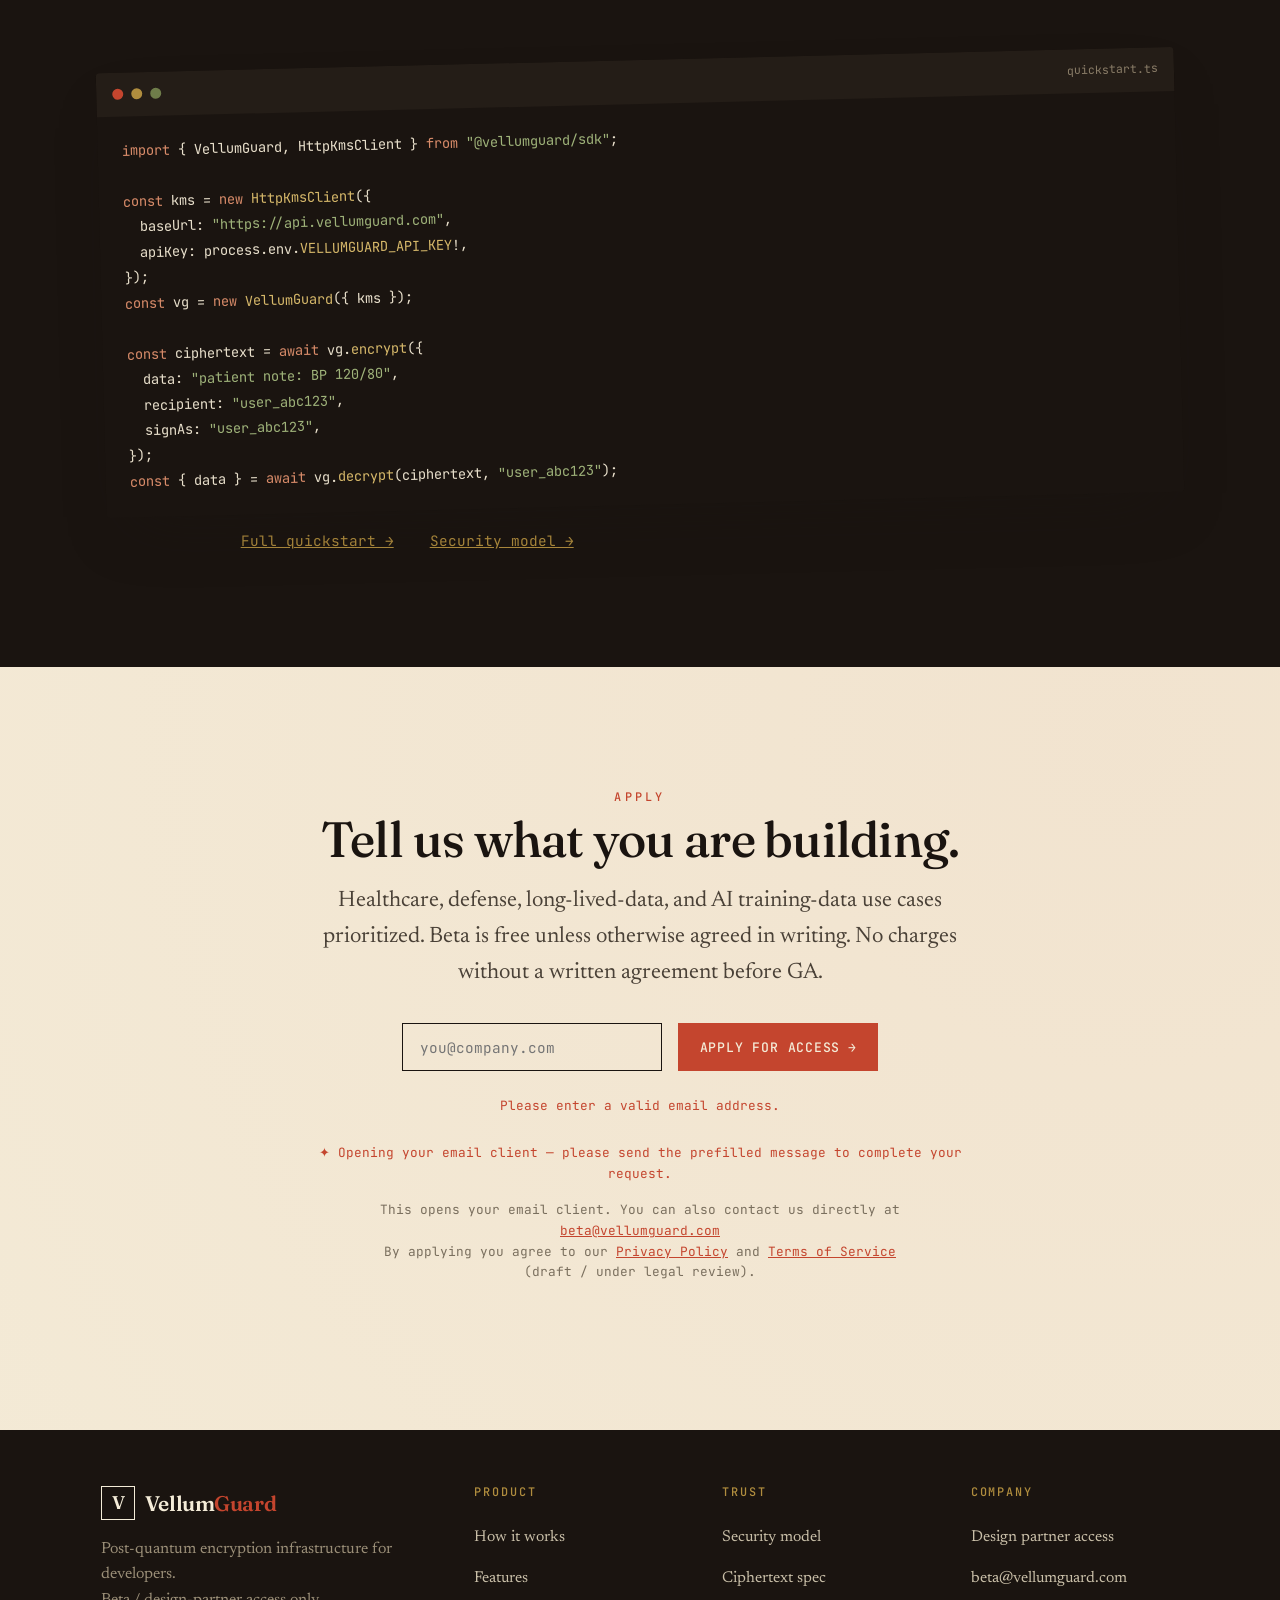
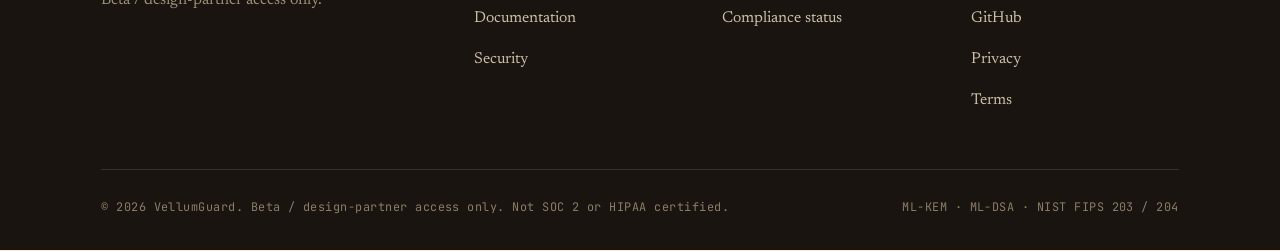
==== commit be1e8510: "Wire access request forms to mailto with client-side validation. Replace inline form stubs with shar" ====
--- a/beta.html
+++ b/beta.html
@@ -176,14 +176,16 @@
       <p class="lead">Healthcare, defense, long-lived-data, and AI training-data use
         cases prioritized. Beta is free unless otherwise agreed in writing. No charges
         without a written agreement before GA.</p>
-      <form class="cta-actions" onsubmit="event.preventDefault(); this.querySelector('input').value=''; this.querySelector('.cta-msg').hidden=false;">
+      <form class="cta-actions cta-form">
         <input type="email" required placeholder="you@company.com"
           style="font-family:var(--mono);font-size:.9rem;padding:.92em 1.2em;border:1.5px solid var(--ink);background:transparent;color:var(--ink);min-width:260px;" />
-        <button class="btn btn-solid" style="background:var(--rubric);border-color:var(--rubric);color:var(--paper);">Apply for access <span class="btn-arrow">→</span></button>
-        <span class="cta-msg" hidden style="display:block;width:100%;font-family:var(--mono);font-size:.8rem;color:var(--rubric);margin-top:.6rem;">✦ Thank you — we'll be in touch.</span>
+        <button type="submit" class="btn btn-solid" style="background:var(--rubric);border-color:var(--rubric);color:var(--paper);">Apply for access <span class="btn-arrow">→</span></button>
+        <span class="cta-err" hidden style="display:block;width:100%;font-family:var(--mono);font-size:.8rem;color:var(--rubric);margin-top:.6rem;">Please enter a valid email address.</span>
+        <span class="cta-msg" hidden style="display:block;width:100%;font-family:var(--mono);font-size:.8rem;color:var(--rubric);margin-top:.6rem;">✦ Opening your email client — please send the prefilled message to complete your request.</span>
       </form>
       <p style="margin-top:1rem;font-family:var(--mono);font-size:.8rem;color:var(--ink-faint);">
-        Or email us directly: <a href="mailto:beta@vellumguard.com" style="color:var(--rubric);">beta@vellumguard.com</a><br />
+        This opens your email client. You can also contact us directly at
+        <a href="mailto:beta@vellumguard.com" style="color:var(--rubric);">beta@vellumguard.com</a><br />
         By applying you agree to our <a href="/privacy" style="color:var(--rubric);">Privacy Policy</a> and
         <a href="/terms" style="color:var(--rubric);">Terms of Service</a> (draft / under legal review).
       </p>
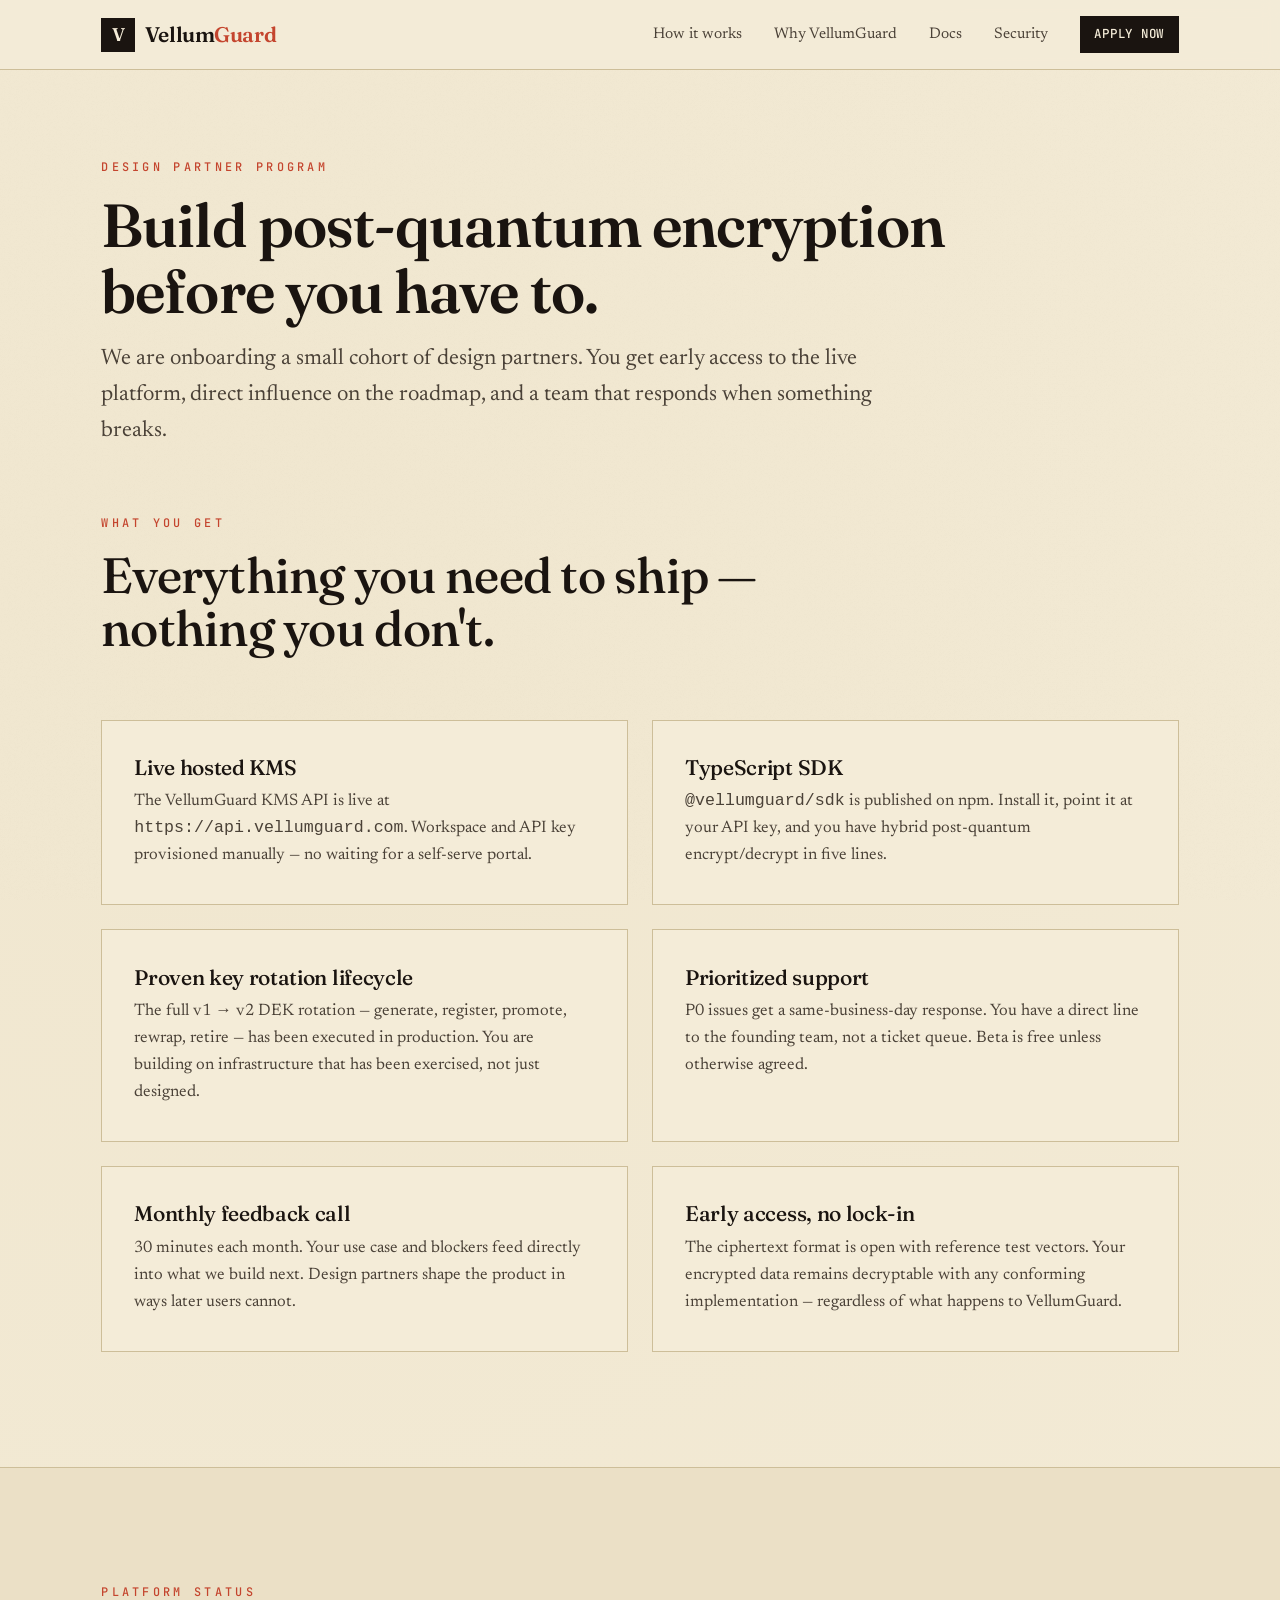
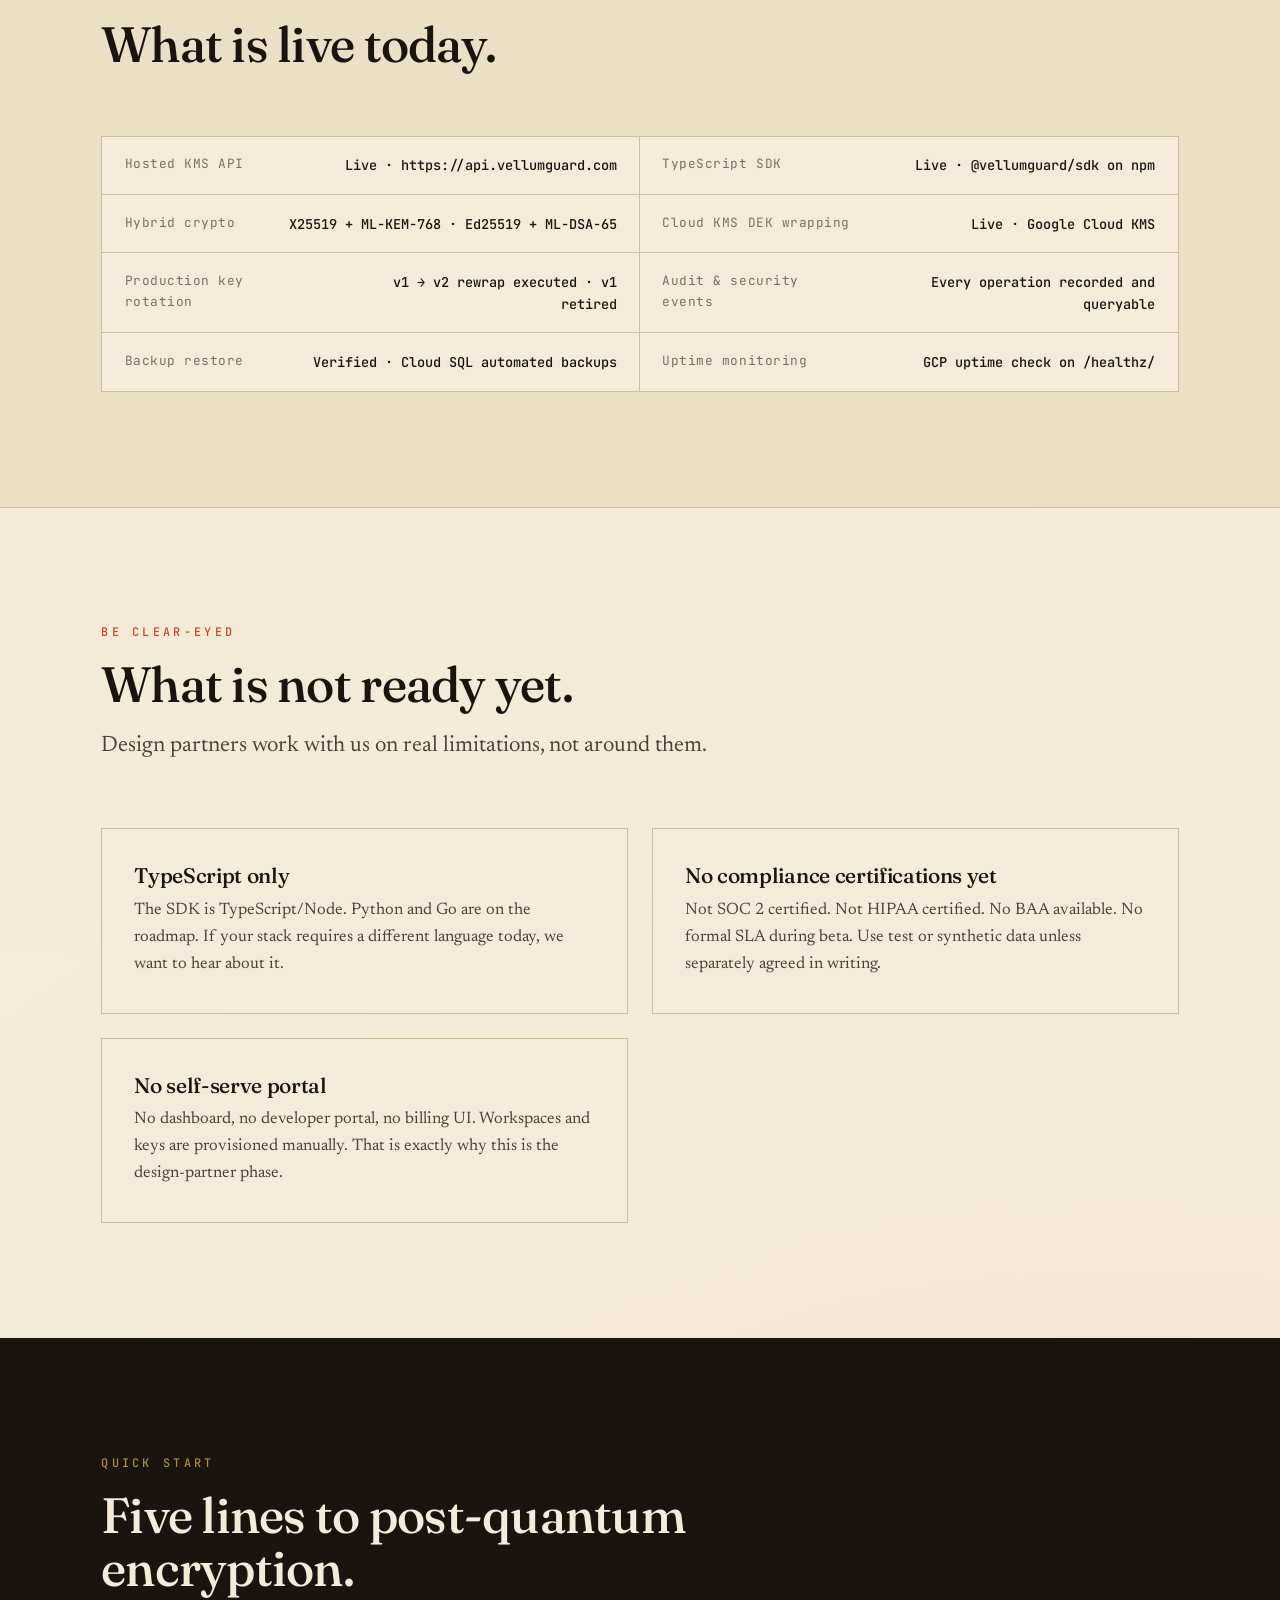
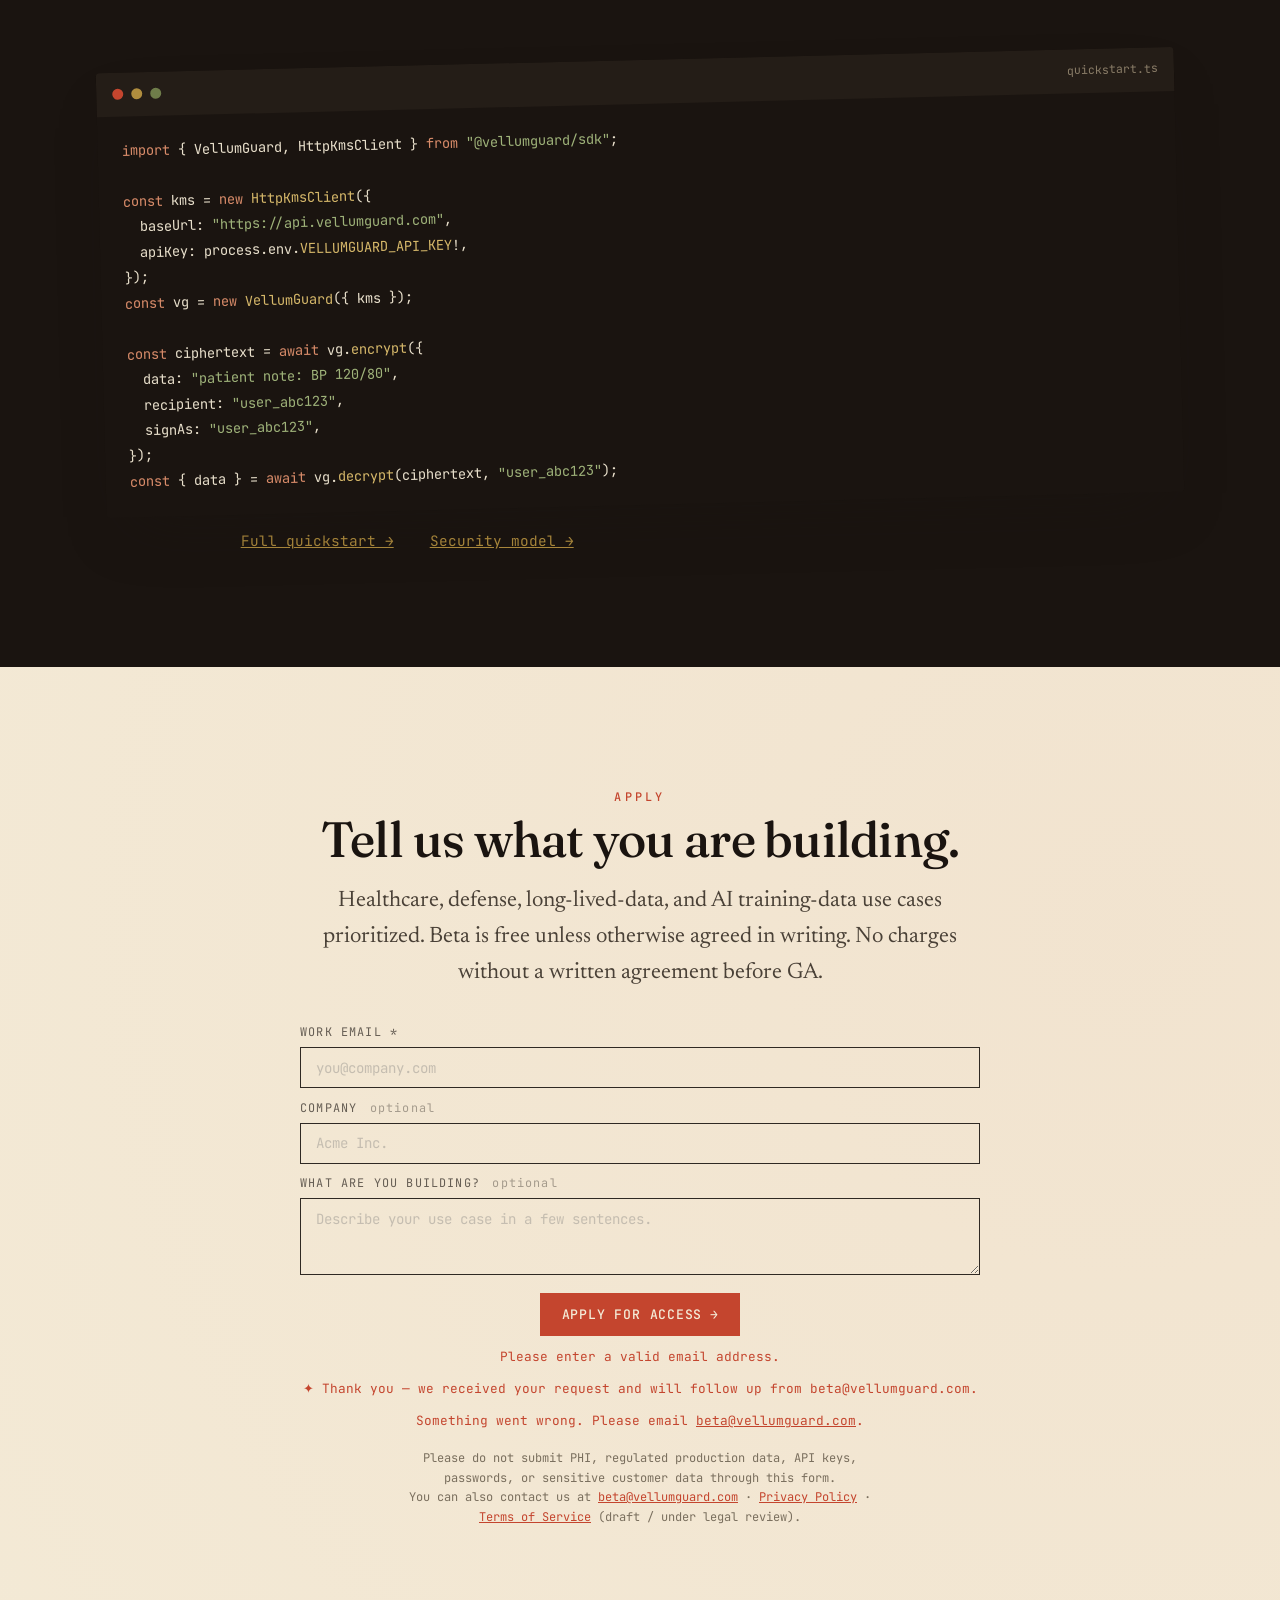
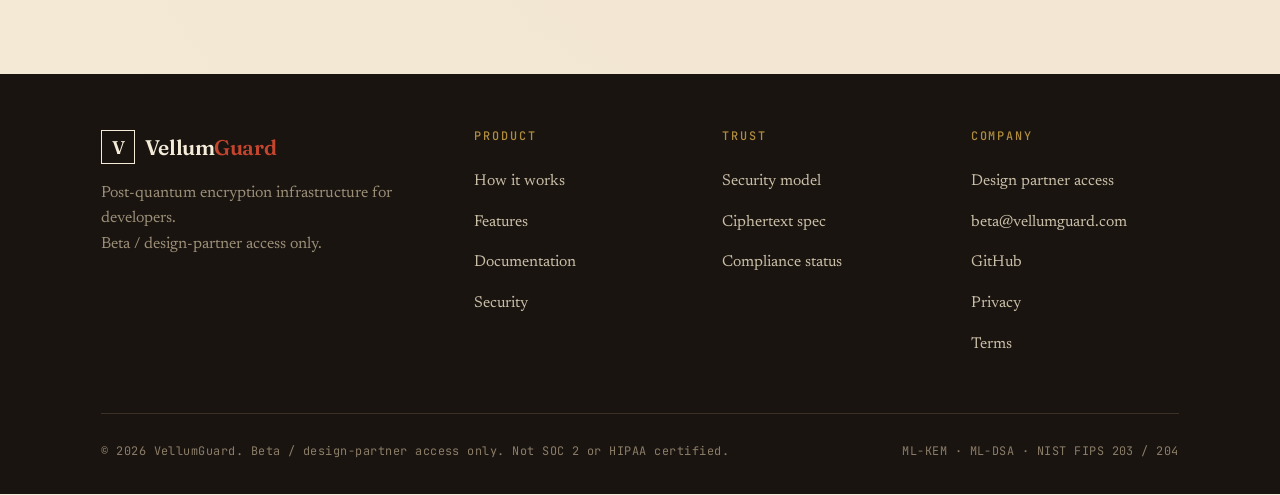
==== commit 7688ee4a: "Replace mailto access forms with Formspree submission flow. Add structured email, company, and use-c" ====
--- a/beta.html
+++ b/beta.html
@@ -176,17 +176,34 @@
       <p class="lead">Healthcare, defense, long-lived-data, and AI training-data use
         cases prioritized. Beta is free unless otherwise agreed in writing. No charges
         without a written agreement before GA.</p>
-      <form class="cta-actions cta-form">
-        <input type="email" required placeholder="you@company.com"
-          style="font-family:var(--mono);font-size:.9rem;padding:.92em 1.2em;border:1.5px solid var(--ink);background:transparent;color:var(--ink);min-width:260px;" />
-        <button type="submit" class="btn btn-solid" style="background:var(--rubric);border-color:var(--rubric);color:var(--paper);">Apply for access <span class="btn-arrow">→</span></button>
-        <span class="cta-err" hidden style="display:block;width:100%;font-family:var(--mono);font-size:.8rem;color:var(--rubric);margin-top:.6rem;">Please enter a valid email address.</span>
-        <span class="cta-msg" hidden style="display:block;width:100%;font-family:var(--mono);font-size:.8rem;color:var(--rubric);margin-top:.6rem;">✦ Opening your email client — please send the prefilled message to complete your request.</span>
+      <form class="cta-form" novalidate>
+        <input type="hidden" name="source" value="vellumguard-website" />
+        <input type="hidden" name="form"   value="design-partner-access" />
+        <div class="form-fields">
+          <div>
+            <label class="form-label" for="beta-email">Work email <span aria-hidden="true">*</span></label>
+            <input class="form-input" type="email" id="beta-email" name="email" required placeholder="you@company.com" />
+          </div>
+          <div>
+            <label class="form-label" for="beta-company">Company <span class="form-opt">optional</span></label>
+            <input class="form-input" type="text" id="beta-company" name="company" placeholder="Acme Inc." />
+          </div>
+          <div>
+            <label class="form-label" for="beta-usecase">What are you building? <span class="form-opt">optional</span></label>
+            <textarea class="form-input" id="beta-usecase" name="usecase" rows="3" placeholder="Describe your use case in a few sentences."></textarea>
+          </div>
+        </div>
+        <div class="cta-actions" style="margin-top:1.1rem;">
+          <button type="submit" class="btn btn-solid" style="background:var(--rubric);border-color:var(--rubric);color:var(--paper);">Apply for access <span class="btn-arrow">→</span></button>
+        </div>
+        <span class="cta-err"  hidden style="display:block;font-family:var(--mono);font-size:.8rem;color:var(--rubric);margin-top:.7rem;">Please enter a valid email address.</span>
+        <span class="cta-msg"  hidden style="display:block;font-family:var(--mono);font-size:.8rem;color:var(--rubric);margin-top:.7rem;">✦ Thank you — we received your request and will follow up from beta@vellumguard.com.</span>
+        <span class="cta-fail" hidden style="display:block;font-family:var(--mono);font-size:.8rem;color:var(--rubric);margin-top:.7rem;">Something went wrong. Please email <a href="mailto:beta@vellumguard.com" style="color:var(--rubric);">beta@vellumguard.com</a>.</span>
       </form>
-      <p style="margin-top:1rem;font-family:var(--mono);font-size:.8rem;color:var(--ink-faint);">
-        This opens your email client. You can also contact us directly at
-        <a href="mailto:beta@vellumguard.com" style="color:var(--rubric);">beta@vellumguard.com</a><br />
-        By applying you agree to our <a href="/privacy" style="color:var(--rubric);">Privacy Policy</a> and
+      <p style="margin-top:1.1rem;font-family:var(--mono);font-size:.75rem;color:var(--ink-faint);">
+        Please do not submit PHI, regulated production data, API keys, passwords, or sensitive customer data through this form.<br />
+        You can also contact us at <a href="mailto:beta@vellumguard.com" style="color:var(--rubric);">beta@vellumguard.com</a> ·
+        <a href="/privacy" style="color:var(--rubric);">Privacy Policy</a> ·
         <a href="/terms" style="color:var(--rubric);">Terms of Service</a> (draft / under legal review).
       </p>
     </div>
--- a/css/style.css
+++ b/css/style.css
@@ -94,6 +94,26 @@
 .btn-ghost:hover { background: var(--ink); color: var(--paper); transform: translateY(-2px); }
 .btn-arrow { transition: transform .18s ease; }
 .btn:hover .btn-arrow { transform: translateX(3px); }
+
+/* ---------- access-request form ---------- */
+.form-fields { display: flex; flex-direction: column; gap: .65rem; width: 100%; text-align: left; margin-top: .2rem; }
+.form-label {
+  display: block; font-family: var(--mono); font-size: .74rem;
+  letter-spacing: .1em; text-transform: uppercase; opacity: .65;
+  margin-bottom: .3rem;
+}
+.form-opt { text-transform: none; opacity: .55; margin-left: .35em; }
+.form-input {
+  display: block; width: 100%;
+  font-family: var(--mono); font-size: .88rem;
+  padding: .75em 1.1em;
+  border: 1.5px solid currentColor; background: transparent; color: inherit;
+  opacity: .9;
+  transition: opacity .15s ease;
+}
+.form-input:focus { opacity: 1; outline: 2px solid currentColor; outline-offset: 2px; }
+.form-input::placeholder { opacity: .4; }
+textarea.form-input { resize: vertical; min-height: 4.8rem; }
 
 /* ============================================================
    NAV
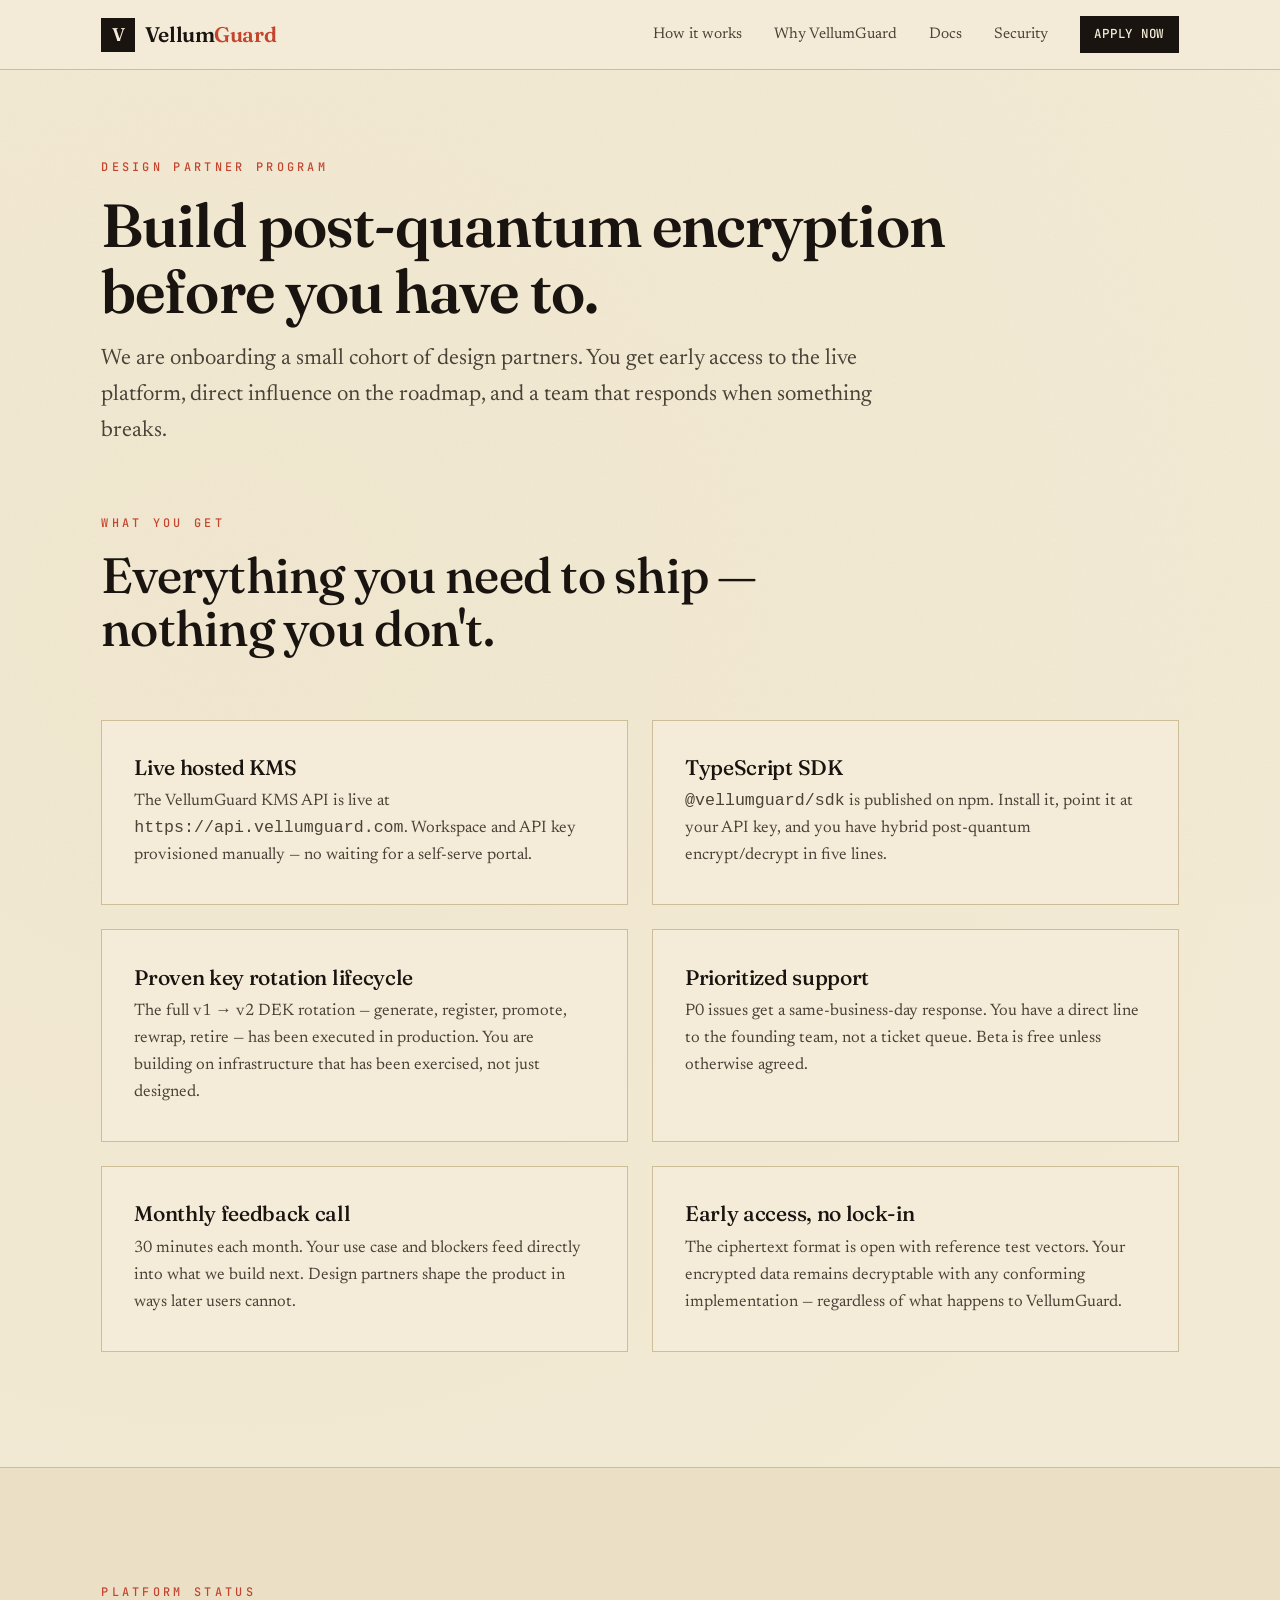
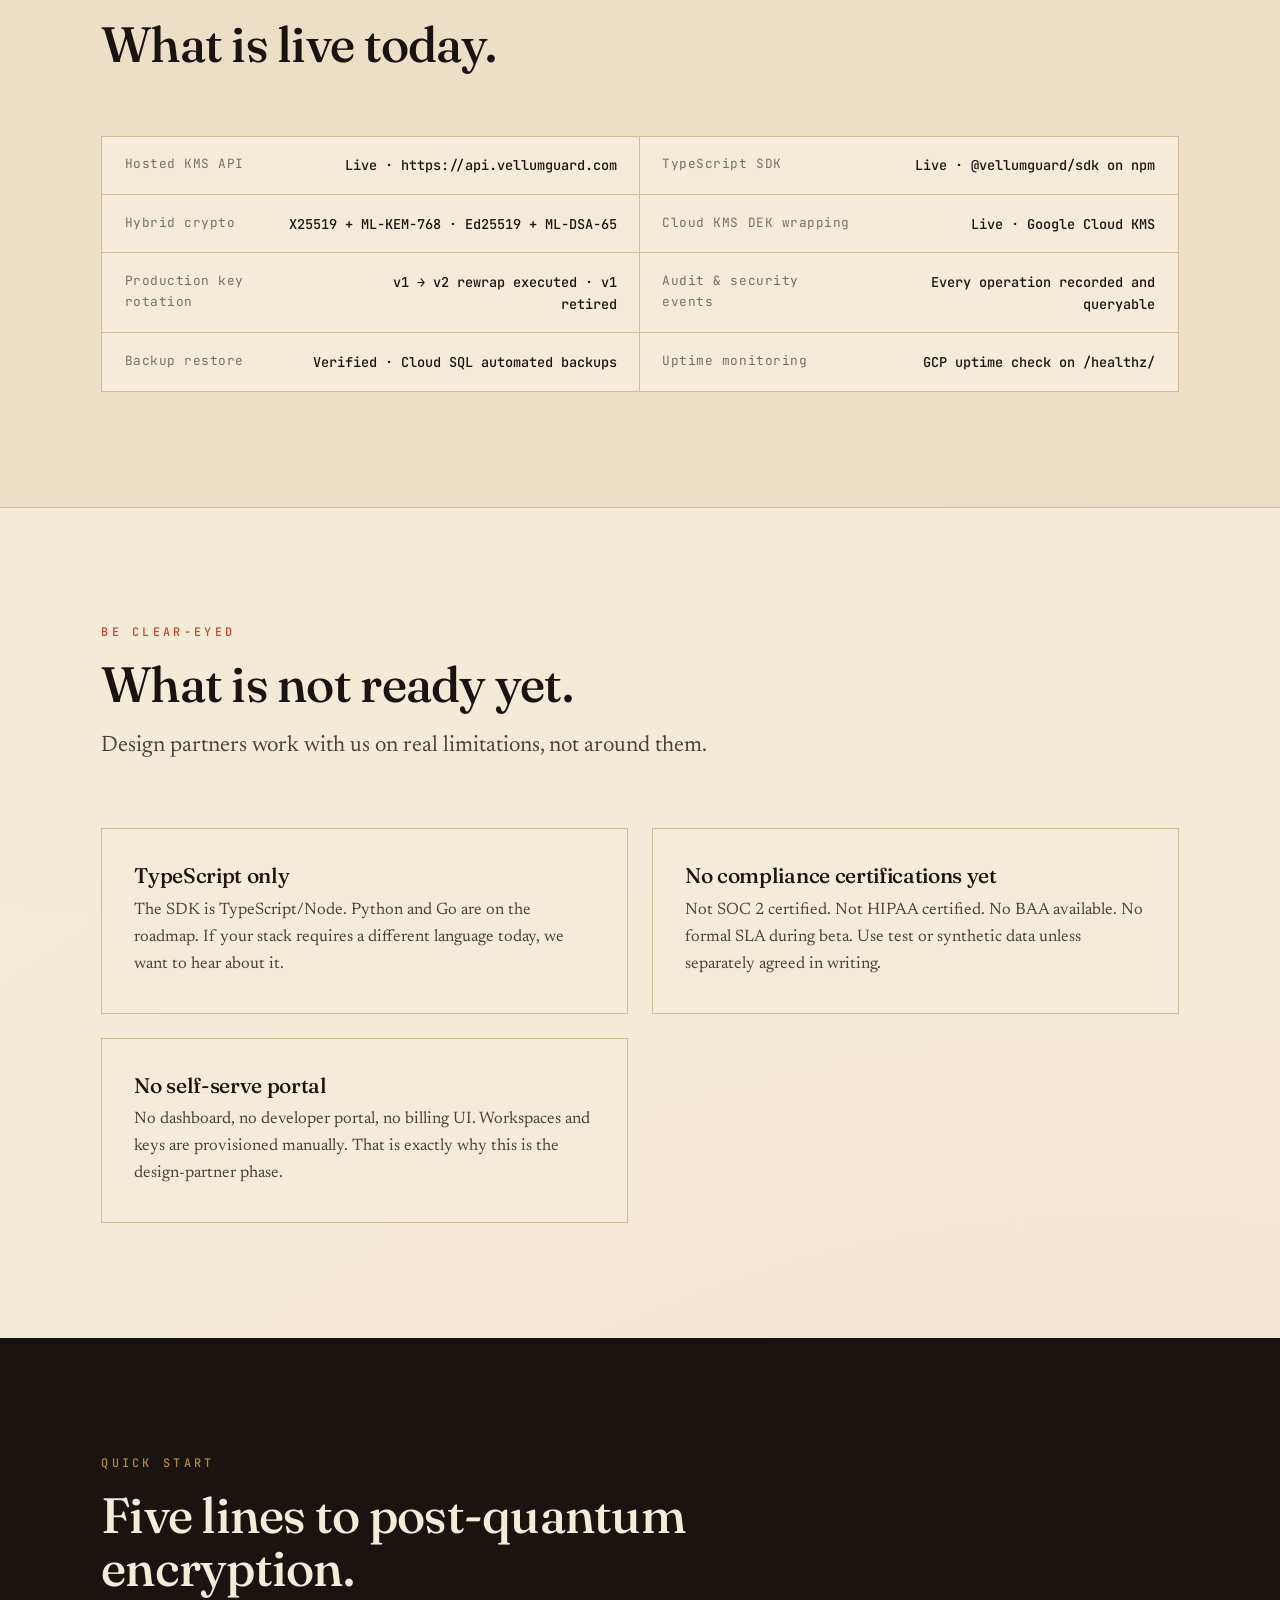
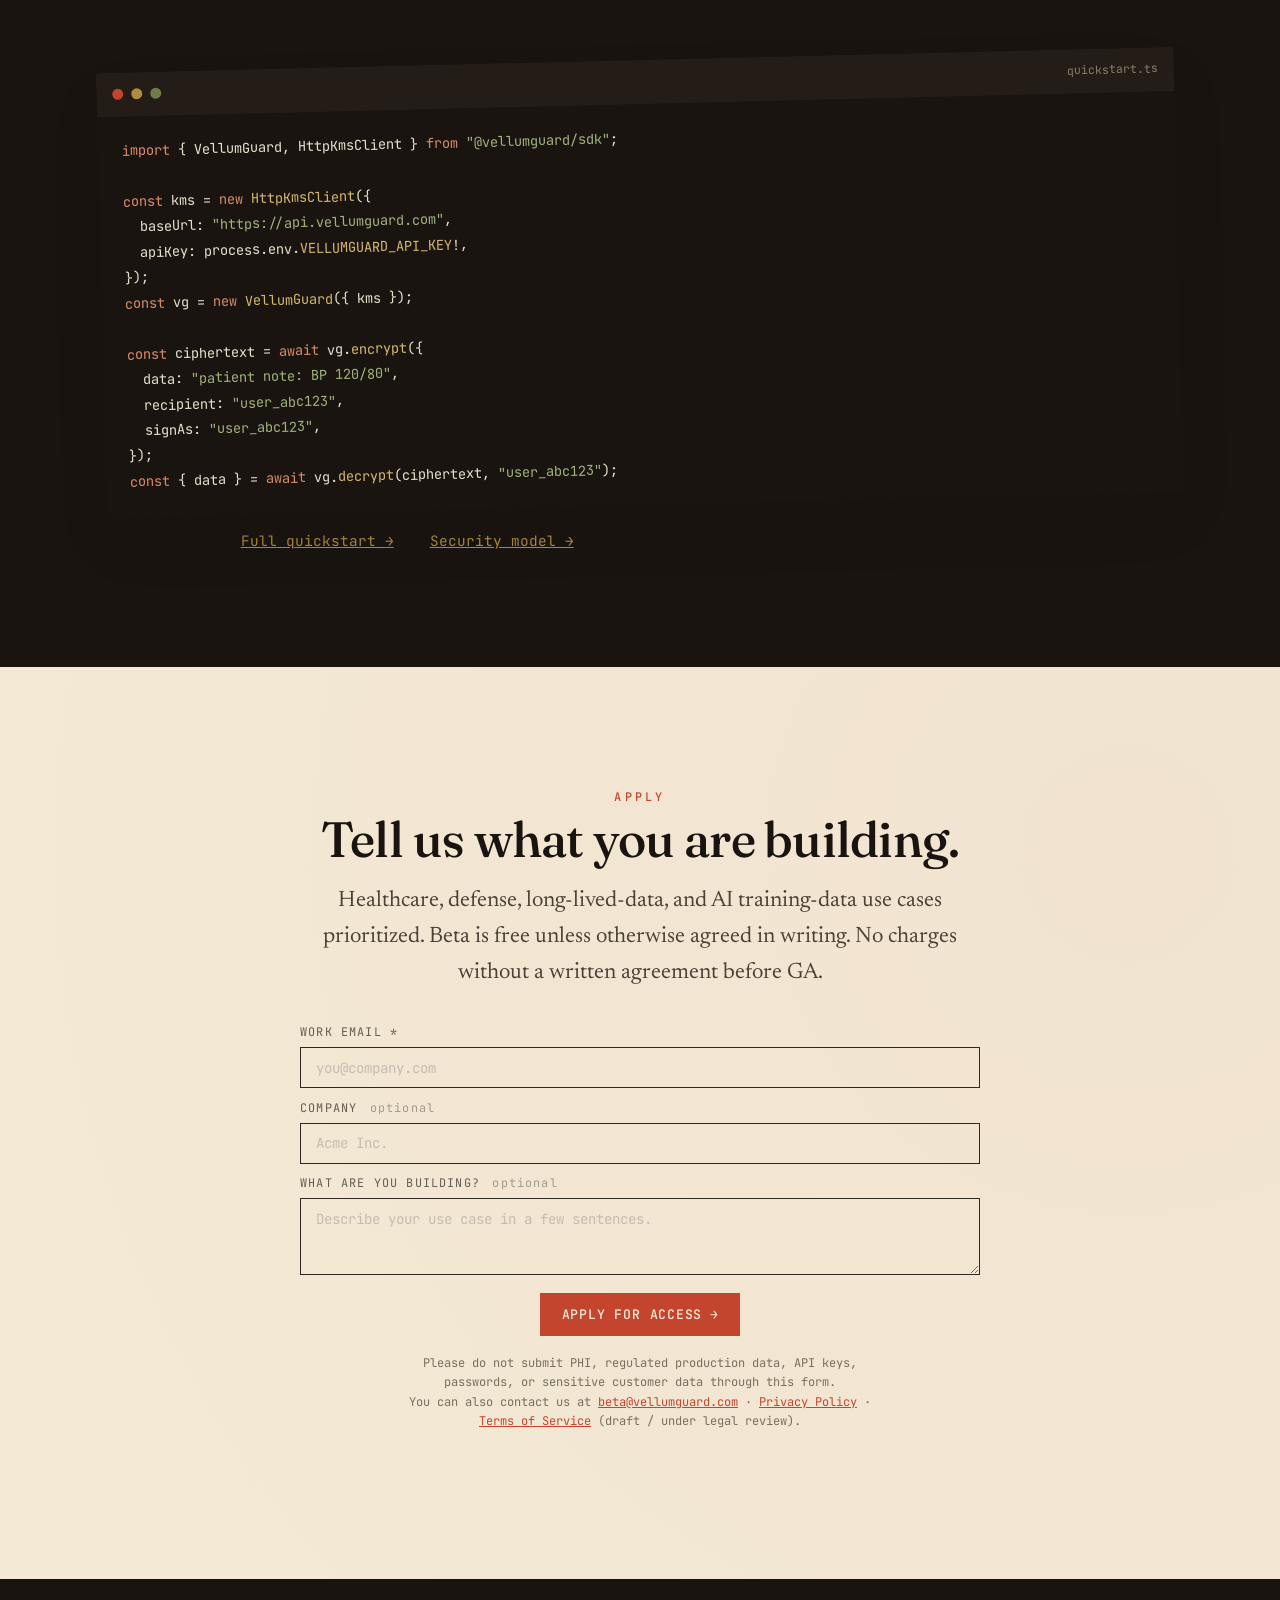
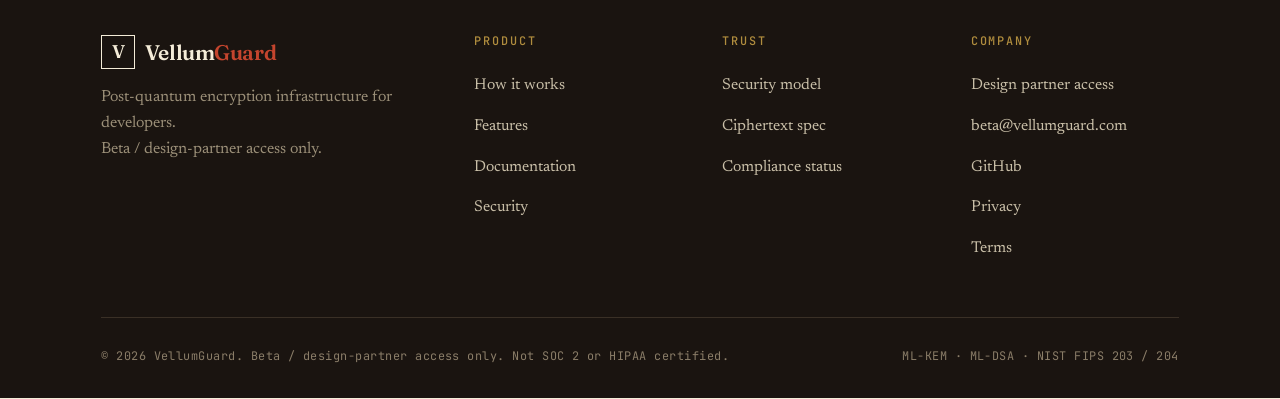
==== commit 53c3bac7: "Fix form status messages not showing after submission. Use shared form-status styles instead of inli" ====
--- a/beta.html
+++ b/beta.html
@@ -196,9 +196,9 @@
         <div class="cta-actions" style="margin-top:1.1rem;">
           <button type="submit" class="btn btn-solid" style="background:var(--rubric);border-color:var(--rubric);color:var(--paper);">Apply for access <span class="btn-arrow">→</span></button>
         </div>
-        <span class="cta-err"  hidden style="display:block;font-family:var(--mono);font-size:.8rem;color:var(--rubric);margin-top:.7rem;">Please enter a valid email address.</span>
-        <span class="cta-msg"  hidden style="display:block;font-family:var(--mono);font-size:.8rem;color:var(--rubric);margin-top:.7rem;">✦ Thank you — we received your request and will follow up from beta@vellumguard.com.</span>
-        <span class="cta-fail" hidden style="display:block;font-family:var(--mono);font-size:.8rem;color:var(--rubric);margin-top:.7rem;">Something went wrong. Please email <a href="mailto:beta@vellumguard.com" style="color:var(--rubric);">beta@vellumguard.com</a>.</span>
+        <span class="form-status cta-err"  hidden style="color:var(--rubric);">Please enter a valid work email address.</span>
+        <span class="form-status cta-msg"  hidden style="color:var(--rubric);">✦ Thank you — we received your request and will follow up from beta@vellumguard.com.</span>
+        <span class="form-status cta-fail" hidden style="color:var(--rubric);">Something went wrong. Please email <a href="mailto:beta@vellumguard.com" style="color:var(--rubric);">beta@vellumguard.com</a>.</span>
       </form>
       <p style="margin-top:1.1rem;font-family:var(--mono);font-size:.75rem;color:var(--ink-faint);">
         Please do not submit PHI, regulated production data, API keys, passwords, or sensitive customer data through this form.<br />
--- a/css/style.css
+++ b/css/style.css
@@ -96,6 +96,12 @@
 .btn:hover .btn-arrow { transform: translateX(3px); }
 
 /* ---------- access-request form ---------- */
+/* Status messages: hidden by default; :not([hidden]) makes them block when
+   the hidden attribute is removed, without relying on inline display:block
+   which would override the UA [hidden]{display:none} rule. */
+.form-status          { display: none; font-family: var(--mono); font-size: .8rem; margin-top: .7rem; }
+.form-status:not([hidden]) { display: block; }
+
 .form-fields { display: flex; flex-direction: column; gap: .65rem; width: 100%; text-align: left; margin-top: .2rem; }
 .form-label {
   display: block; font-family: var(--mono); font-size: .74rem;
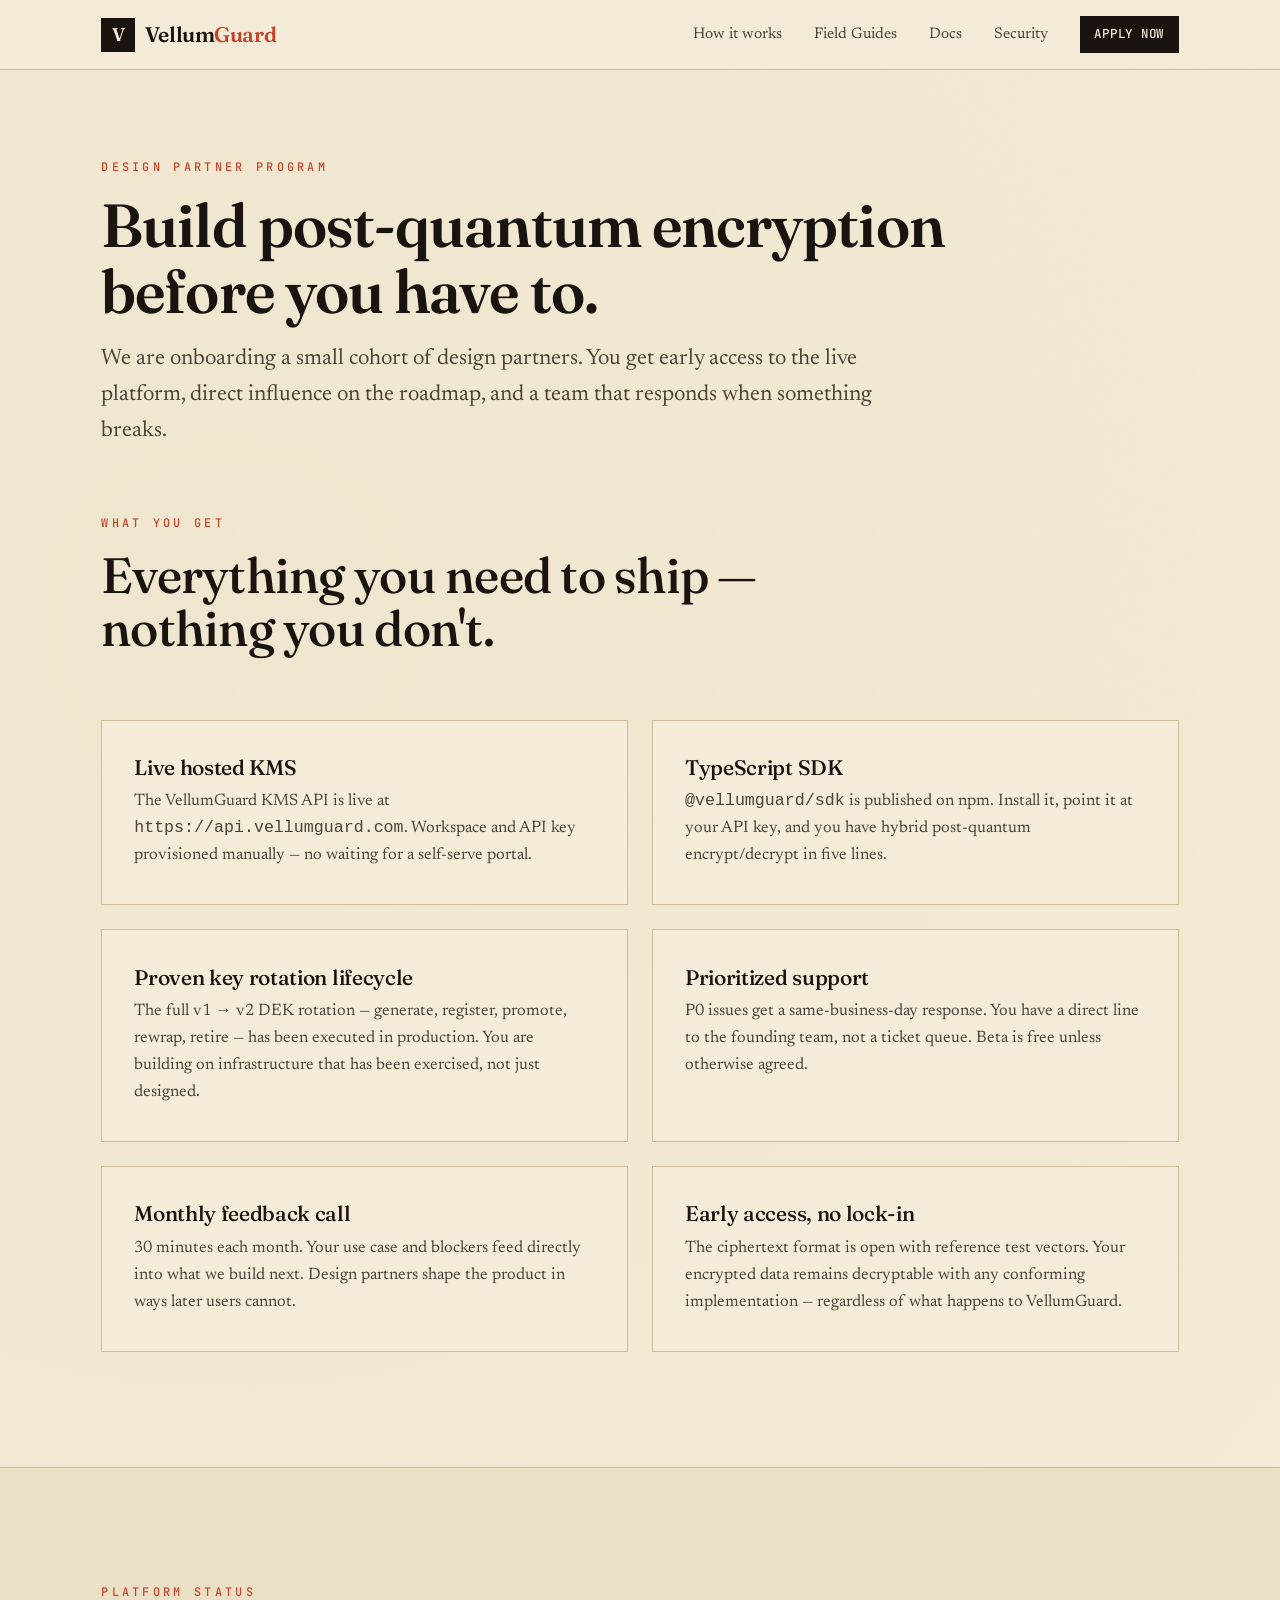
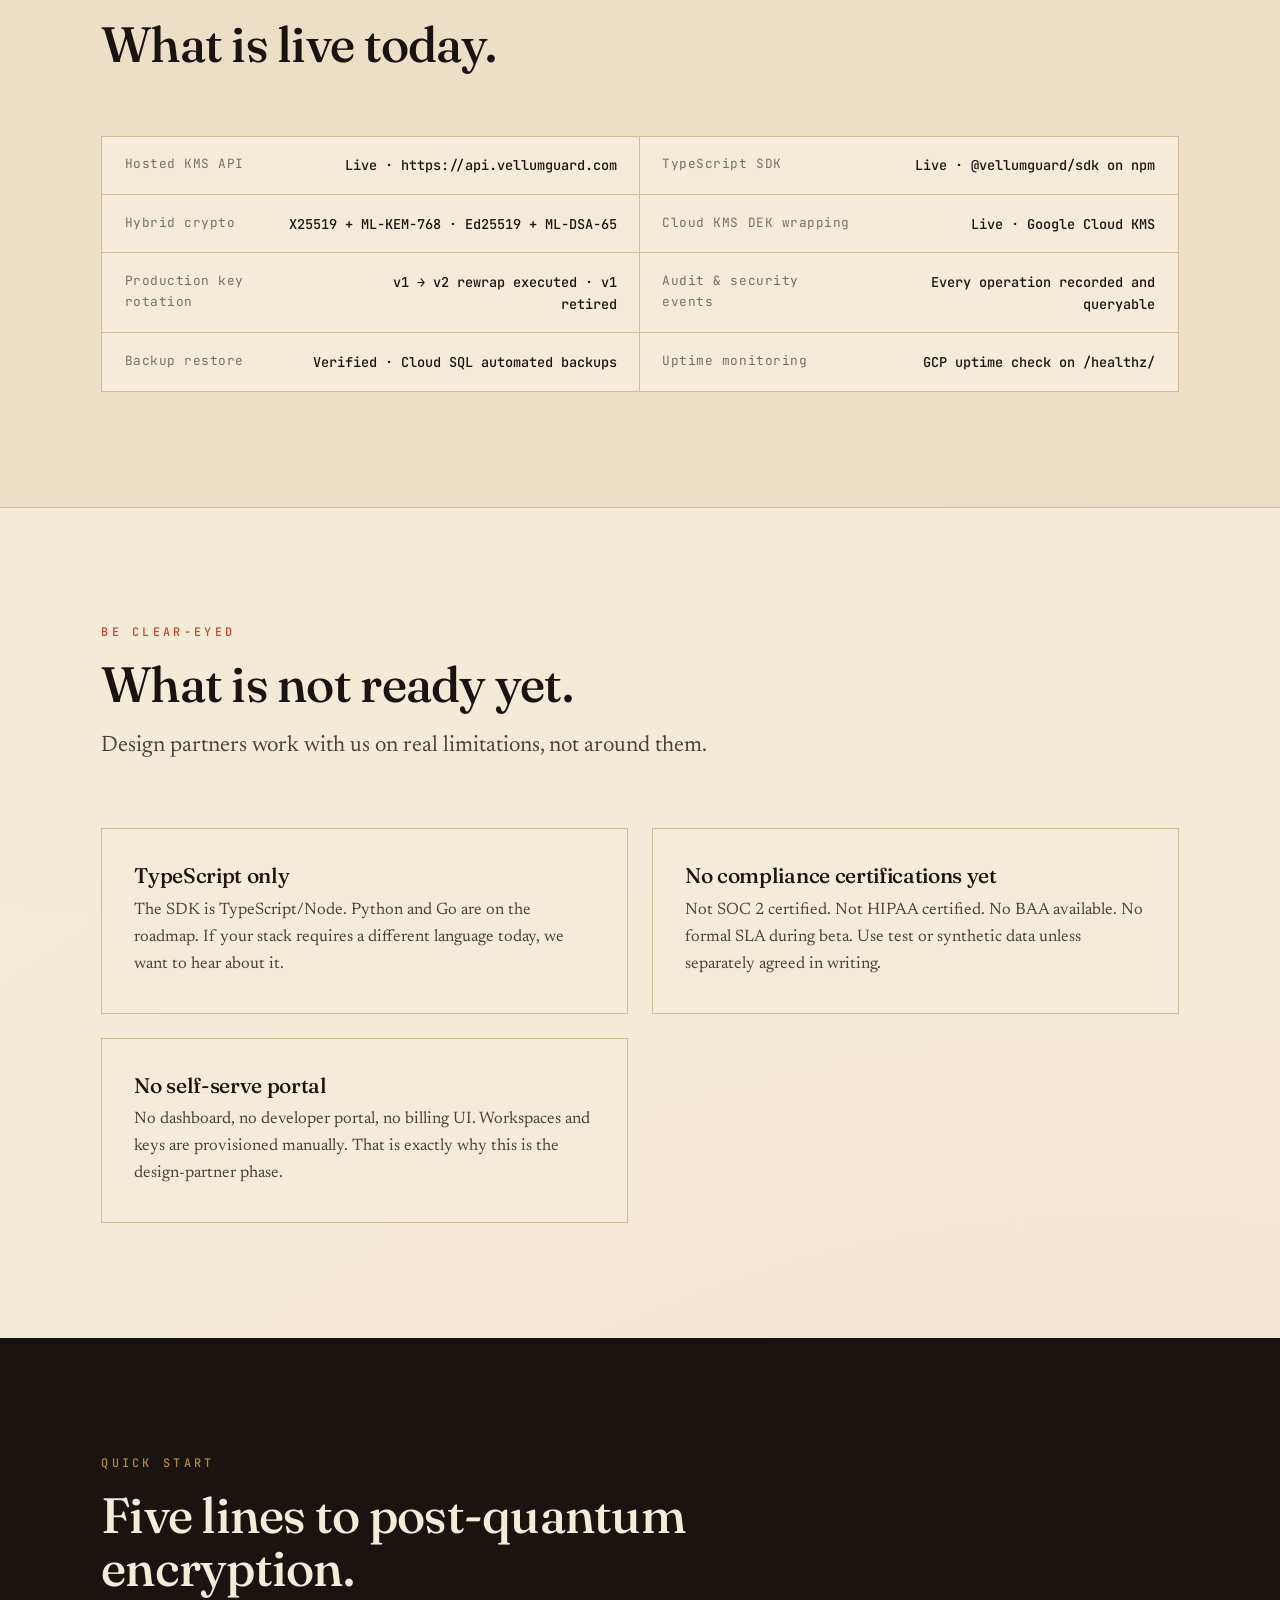
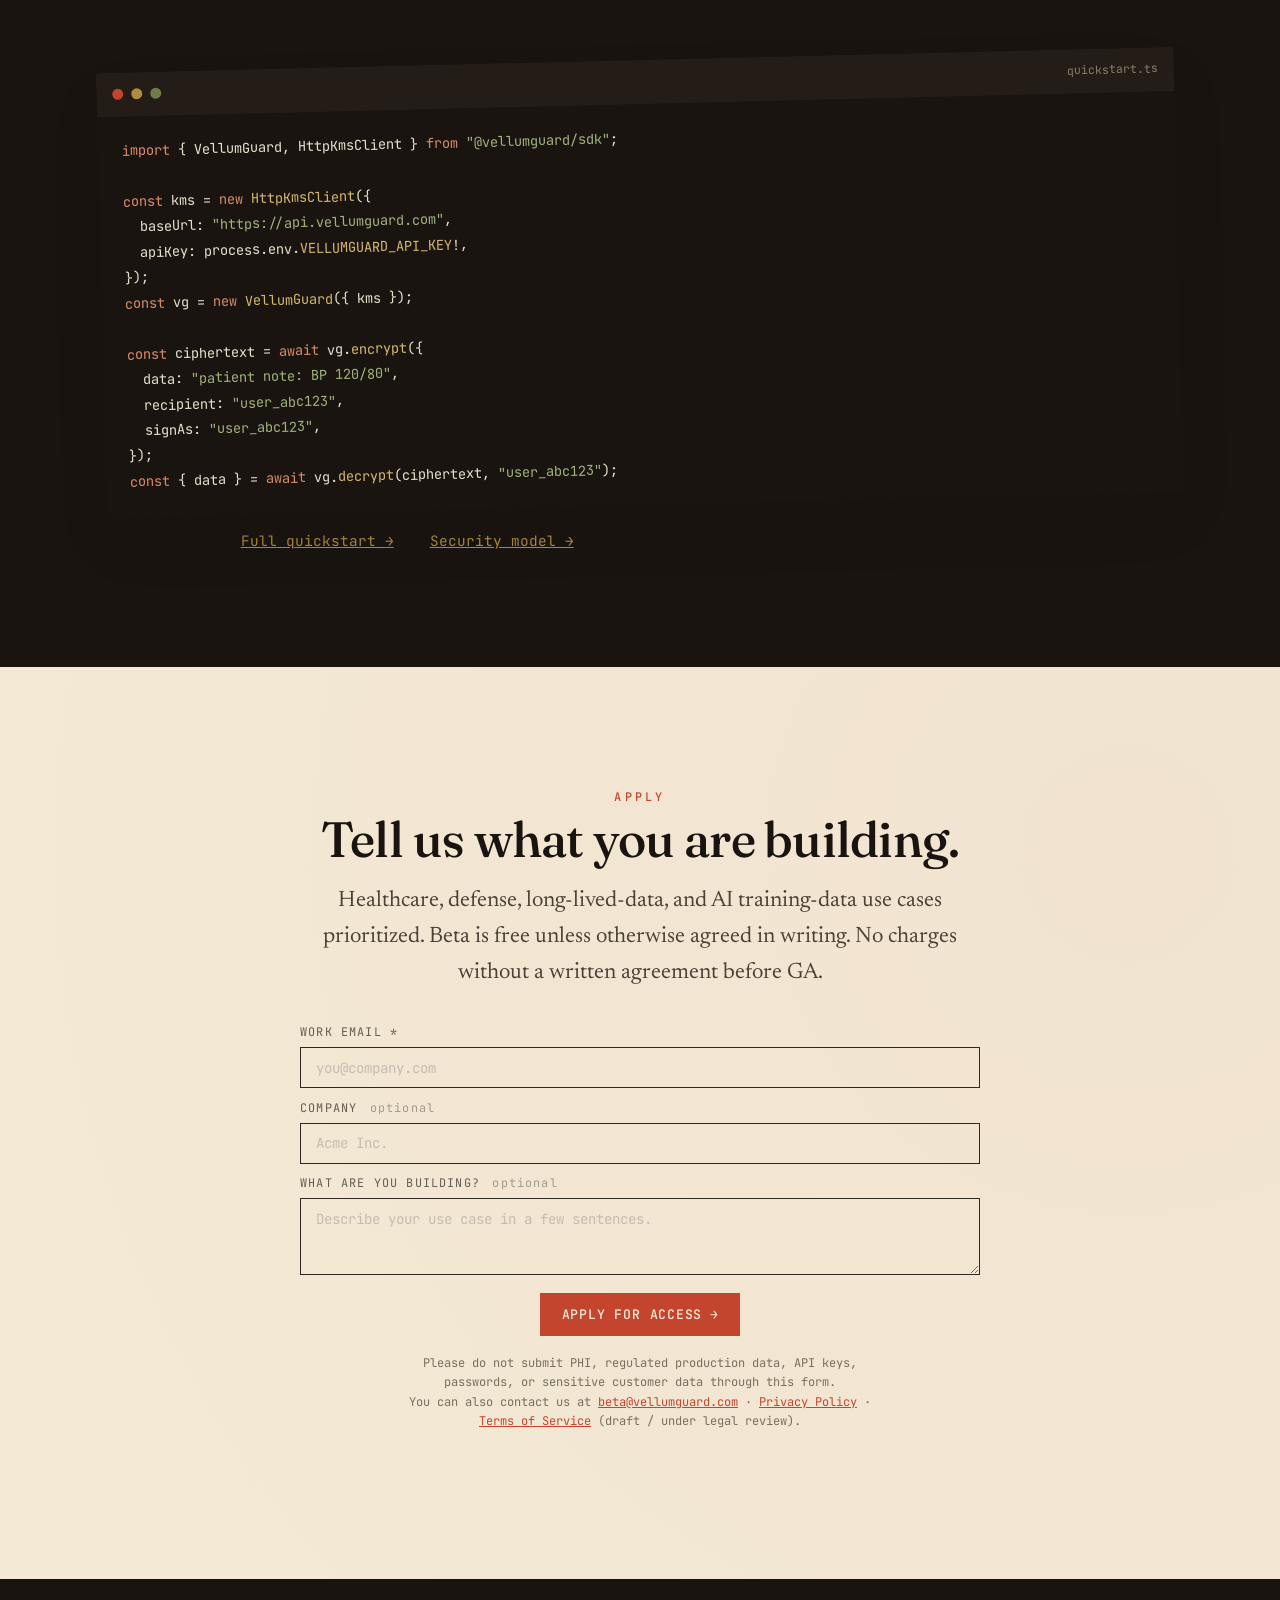
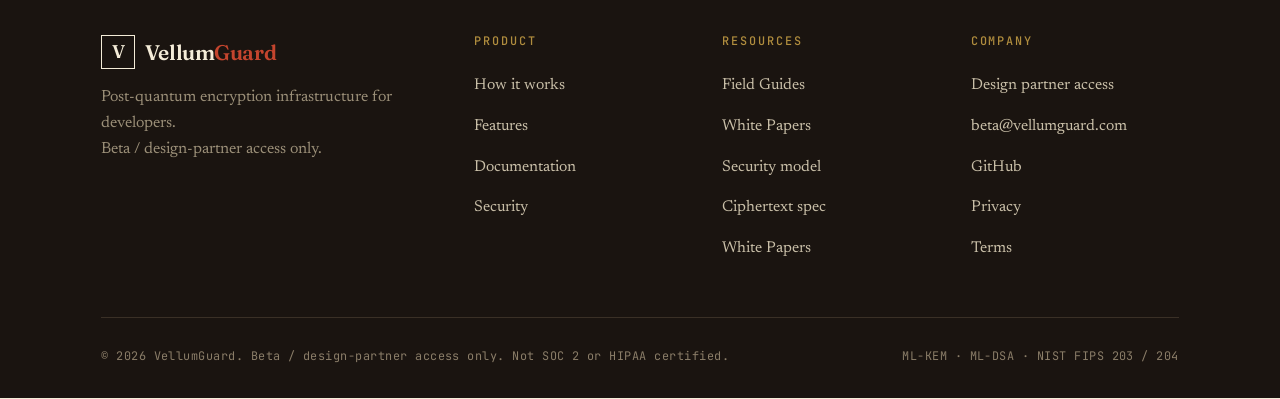
==== commit d06a62ec: "Add Field Guides, White Papers, and CMMC-adjacent use cases New pages: - /field-guides — listing of " ====
--- a/beta.html
+++ b/beta.html
@@ -6,7 +6,7 @@
 <title>Design Partner Program — VellumGuard</title>
 <meta name="description" content="VellumGuard design partner program. Join a small cohort building with post-quantum encryption infrastructure. Beta / controlled access." />
 <link rel="icon" href="assets/favicon.svg" type="image/svg+xml" />
-<link rel="stylesheet" href="css/style.css" />
+<link rel="stylesheet" href="css/style.css?v=3" />
 </head>
 <body>
 
@@ -19,7 +19,7 @@
     <button class="nav-toggle" aria-label="Menu"><span></span><span></span><span></span></button>
     <ul class="nav-links">
       <li><a href="/#how">How it works</a></li>
-      <li><a href="/#features">Why VellumGuard</a></li>
+      <li><a href="/field-guides">Field Guides</a></li>
       <li><a href="/docs">Docs</a></li>
       <li><a href="/security">Security</a></li>
       <li><a href="#apply" class="nav-cta btn btn-solid" style="padding:.6em 1.1em;">Apply now</a></li>
@@ -230,11 +230,13 @@
         </ul>
       </div>
       <div>
-        <h4>Trust</h4>
+        <h4>Resources</h4>
         <ul>
+          <li><a href="/field-guides">Field Guides</a></li>
+          <li><a href="/white-papers">White Papers</a></li>
           <li><a href="/security">Security model</a></li>
           <li><a href="/docs#format">Ciphertext spec</a></li>
-          <li><a href="/security#compliance">Compliance status</a></li>
+          <li><a href="/white-papers">White Papers</a></li>
         </ul>
       </div>
       <div>
@@ -255,6 +257,6 @@
   </div>
 </footer>
 
-<script src="js/main.js"></script>
+<script src="js/main.js?v=3"></script>
 </body>
 </html>
--- a/css/style.css
+++ b/css/style.css
@@ -289,6 +289,26 @@
 .feat-icon svg { width: 22px; height: 22px; }
 .feat h3 { margin-bottom: 0.6rem; font-size: 1.32rem; }
 .feat p { font-size: 1.04rem; color: var(--ink-soft); }
+
+/* ---------- field guide / card link ---------- */
+.feat-link {
+  display: inline-block; margin-top: .9rem;
+  font-family: var(--mono); font-size: .78rem; letter-spacing: .06em;
+  text-transform: uppercase; color: var(--rubric); text-decoration: none;
+  transition: opacity .15s ease;
+}
+.feat-link:hover { opacity: .7; }
+.feat-caveat { margin-top: .6rem; font-size: .9rem; color: var(--ink-faint); font-style: italic; }
+
+/* ---------- badges (live / coming-soon) ---------- */
+.badge {
+  display: inline-block; font-family: var(--mono); font-size: .68rem;
+  letter-spacing: .1em; text-transform: uppercase;
+  padding: .2em .65em; border: 1px solid var(--line);
+  color: var(--ink-faint); margin-bottom: .8rem; vertical-align: middle;
+}
+.badge-live  { border-color: var(--gild); color: var(--gild); }
+.badge-soon  { border-color: var(--ink-faint); color: var(--ink-faint); }
 
 /* ---------- spec table ---------- */
 .spec { display: grid; grid-template-columns: repeat(2, 1fr); gap: 0; border: 1px solid var(--line); }
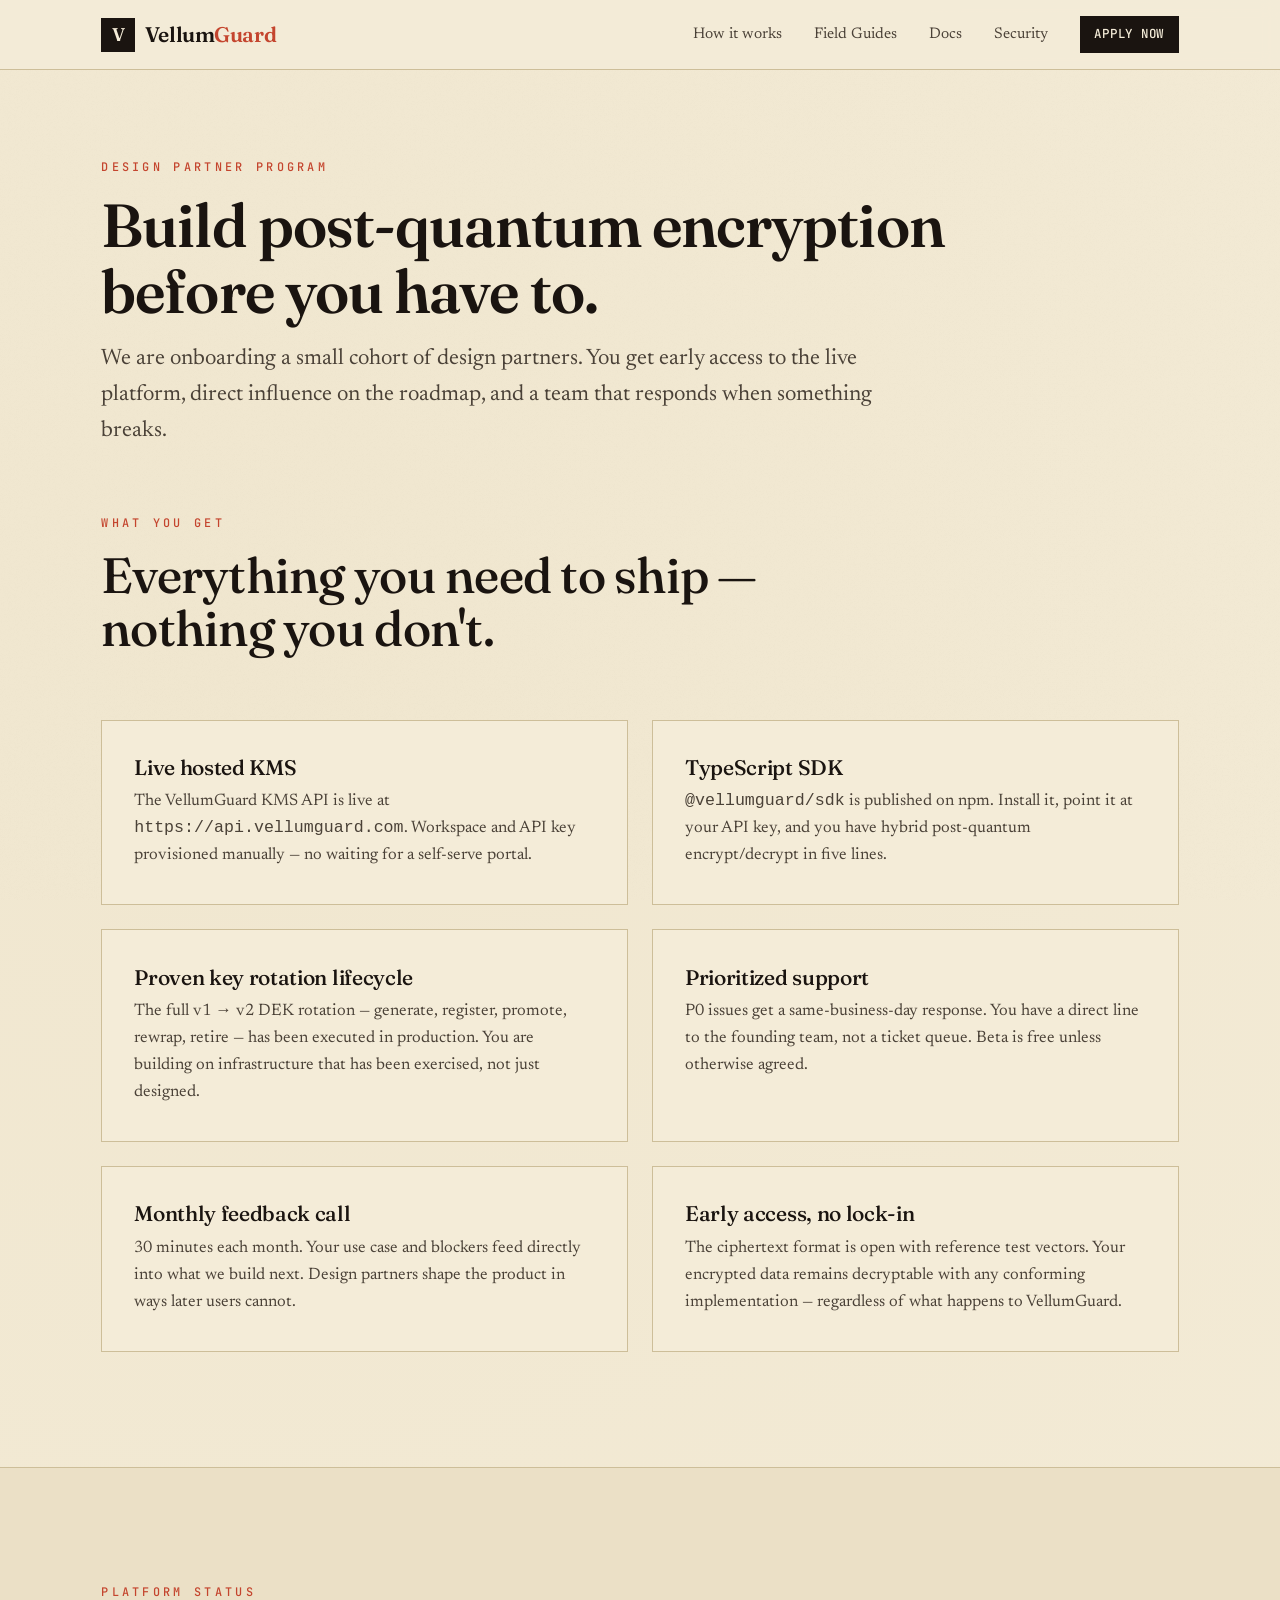
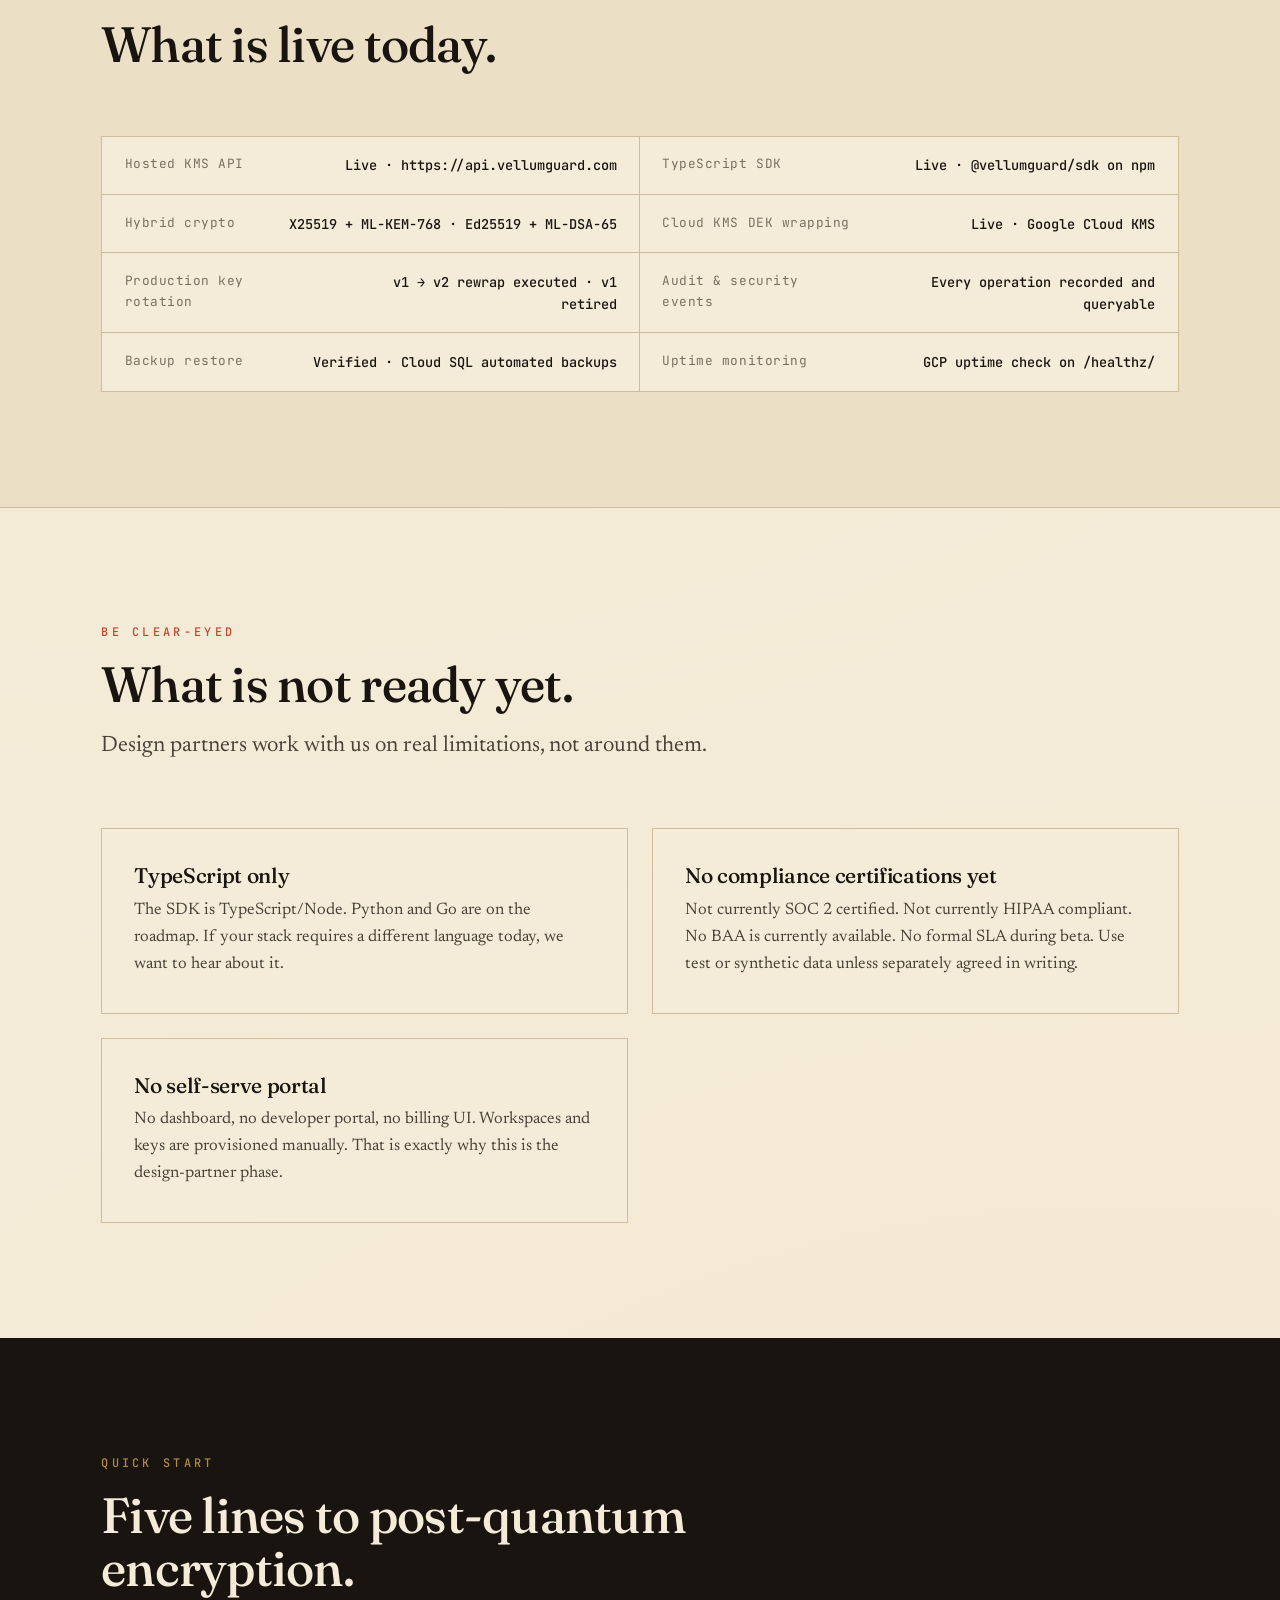
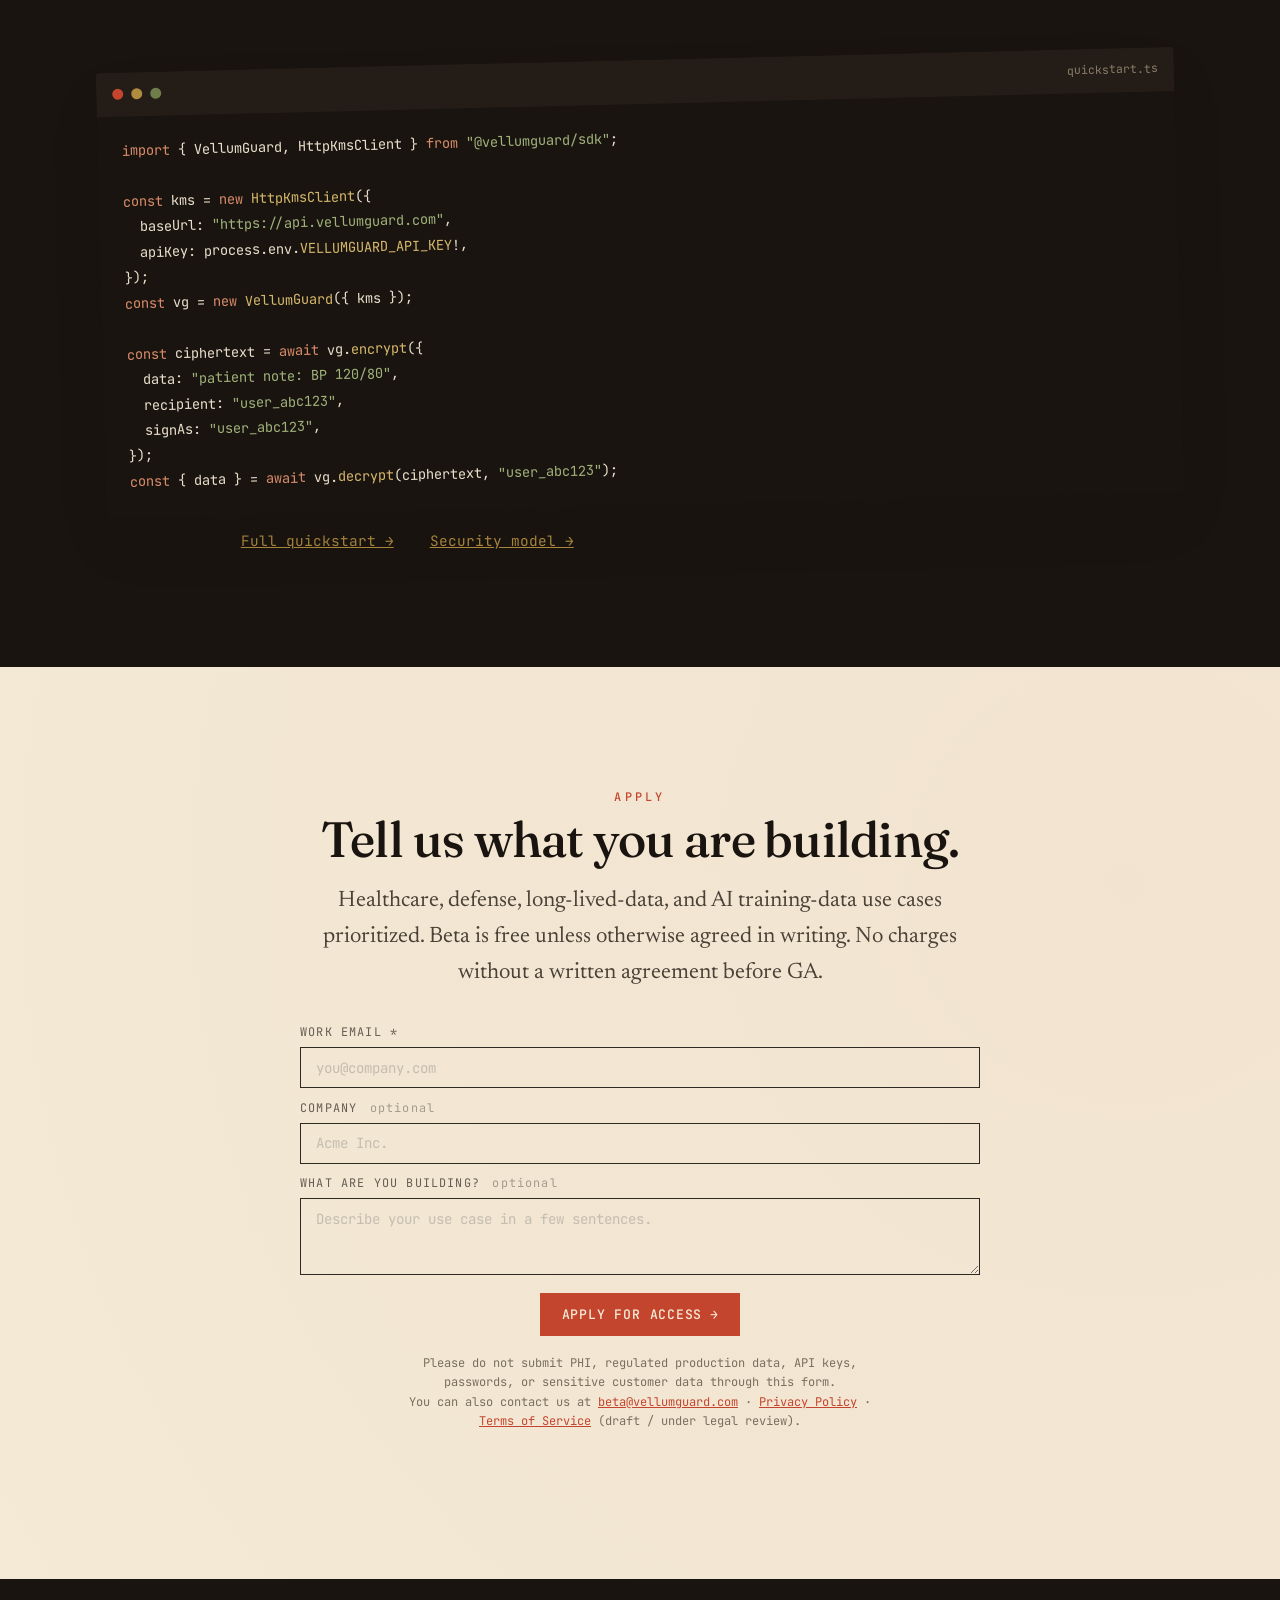
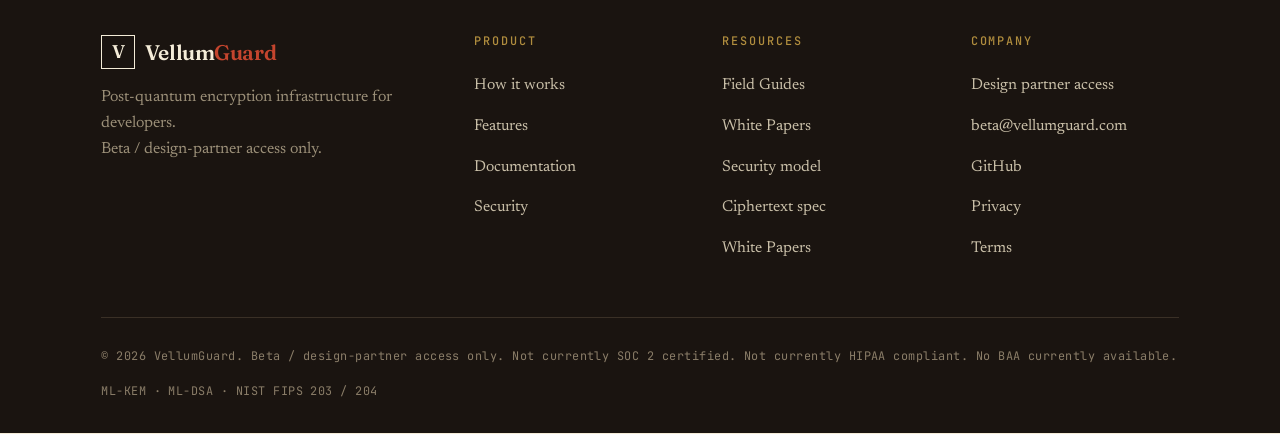
==== commit 5d2d1621: "soc2 compliance" ====
--- a/beta.html
+++ b/beta.html
@@ -117,8 +117,9 @@
       </div>
       <div class="feat reveal" data-d="2">
         <h3>No compliance certifications yet</h3>
-        <p>Not SOC 2 certified. Not HIPAA certified. No BAA available. No formal SLA
-          during beta. Use test or synthetic data unless separately agreed in writing.</p>
+        <p>Not currently SOC 2 certified. Not currently HIPAA compliant. No BAA is
+          currently available. No formal SLA during beta. Use test or synthetic data
+          unless separately agreed in writing.</p>
       </div>
       <div class="feat reveal" data-d="1">
         <h3>No self-serve portal</h3>
@@ -251,7 +252,7 @@
       </div>
     </div>
     <div class="foot-bot">
-      <span>© <span id="year">2026</span> VellumGuard. Beta / design-partner access only. Not SOC 2 or HIPAA certified.</span>
+      <span>© <span id="year">2026</span> VellumGuard. Beta / design-partner access only. Not currently SOC 2 certified. Not currently HIPAA compliant. No BAA currently available.</span>
       <span>ML-KEM · ML-DSA · NIST FIPS 203 / 204</span>
     </div>
   </div>
